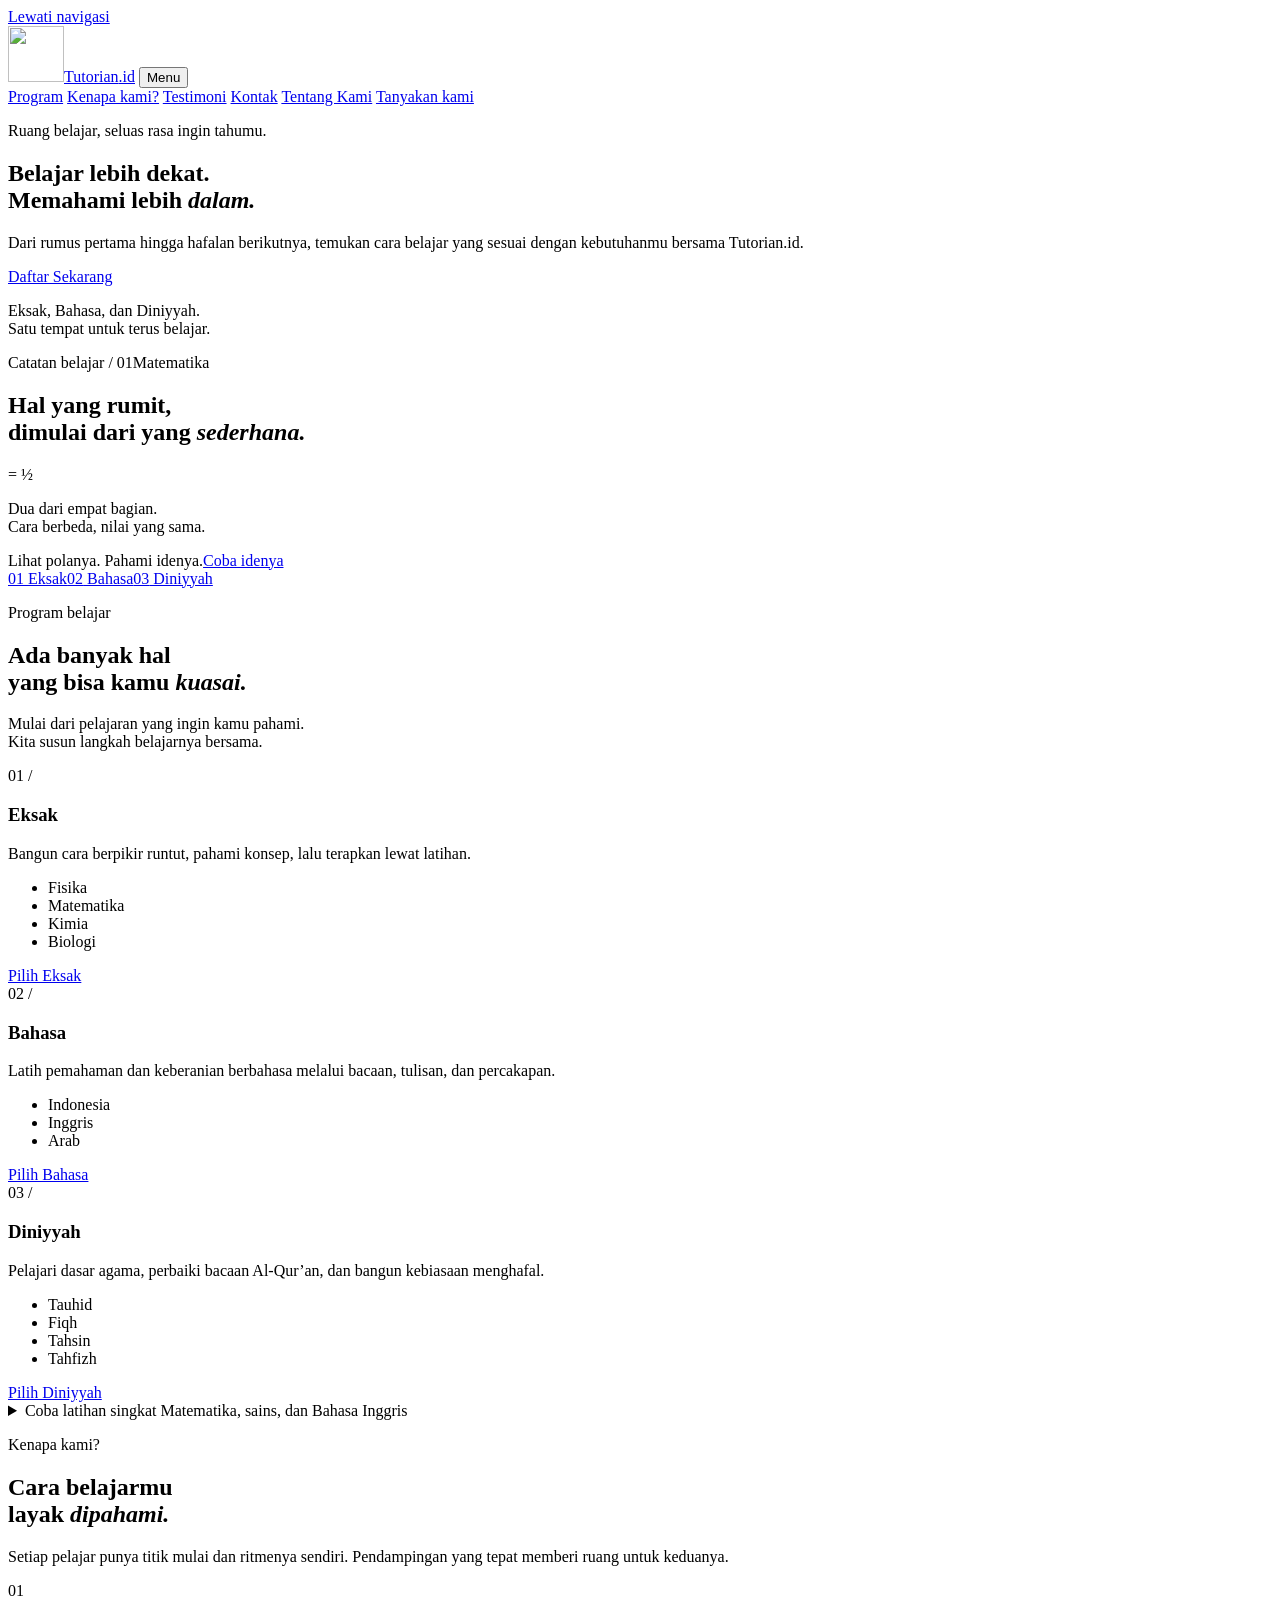
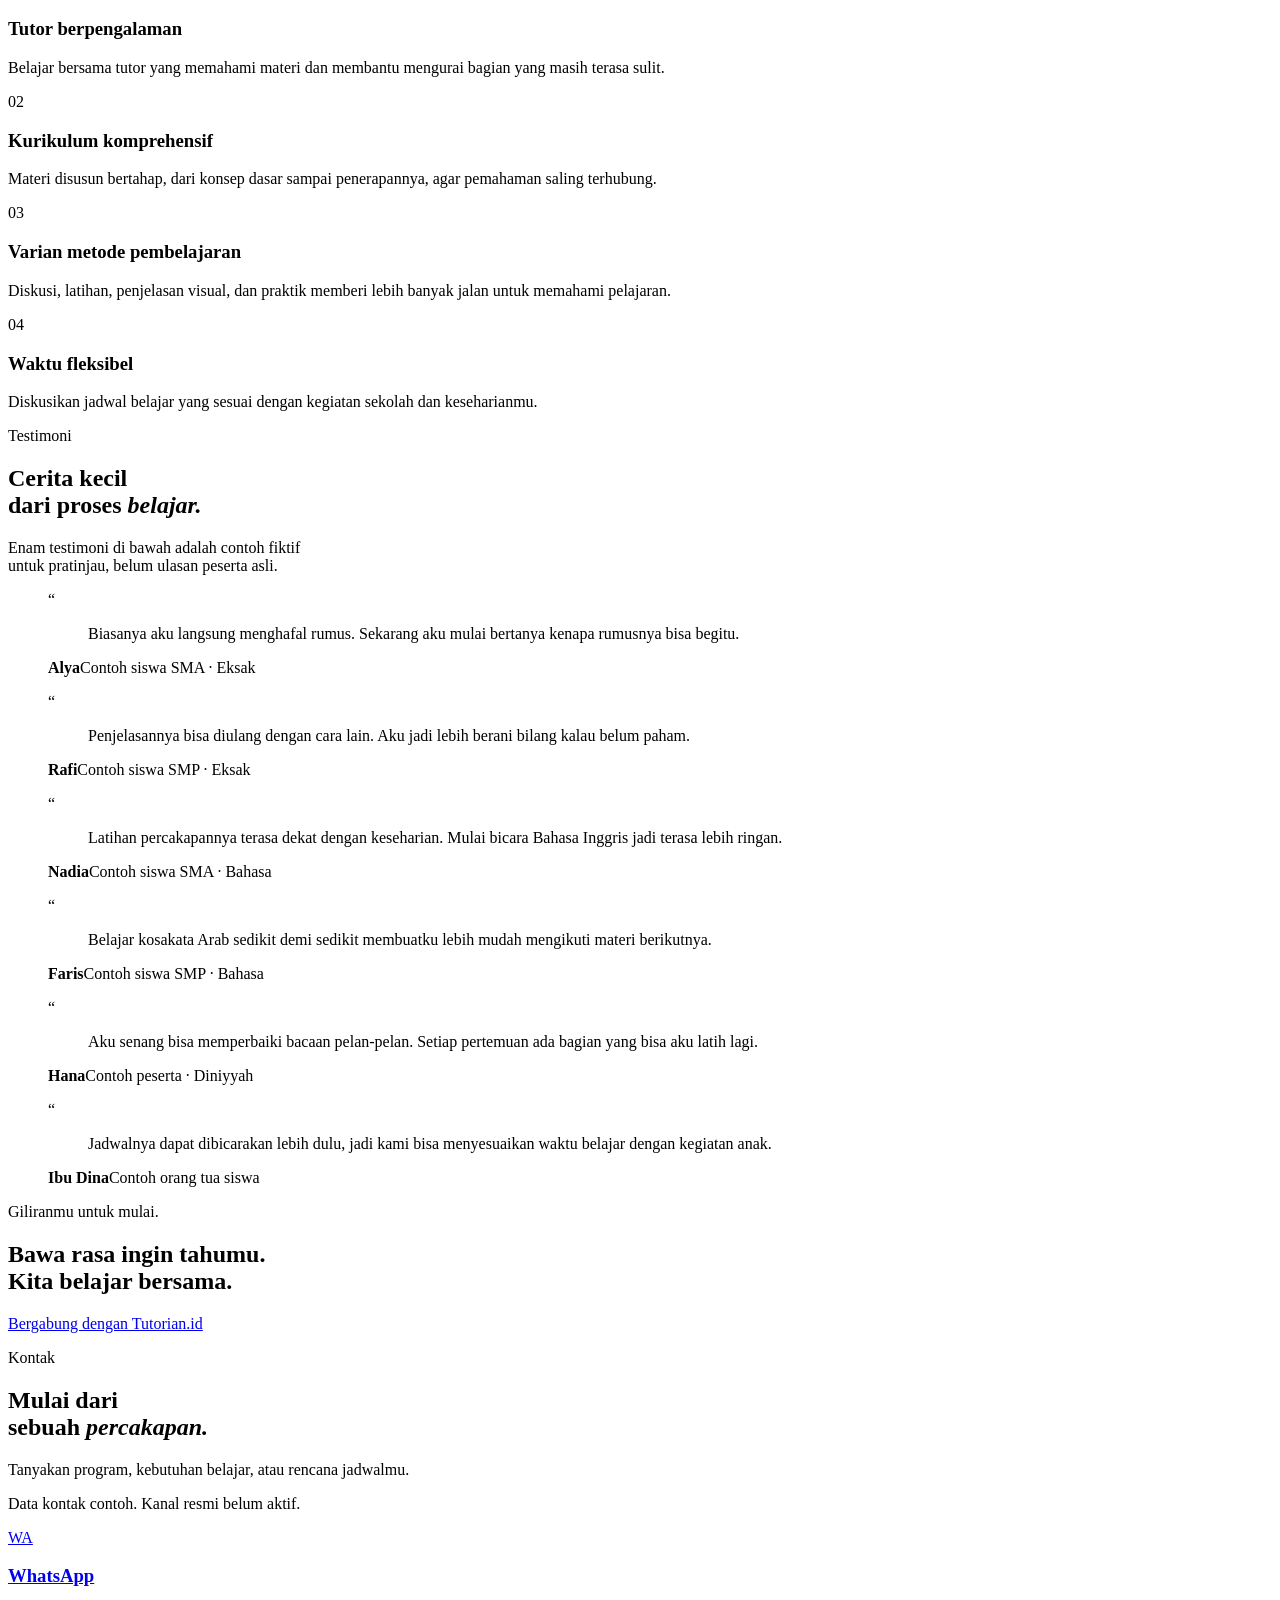
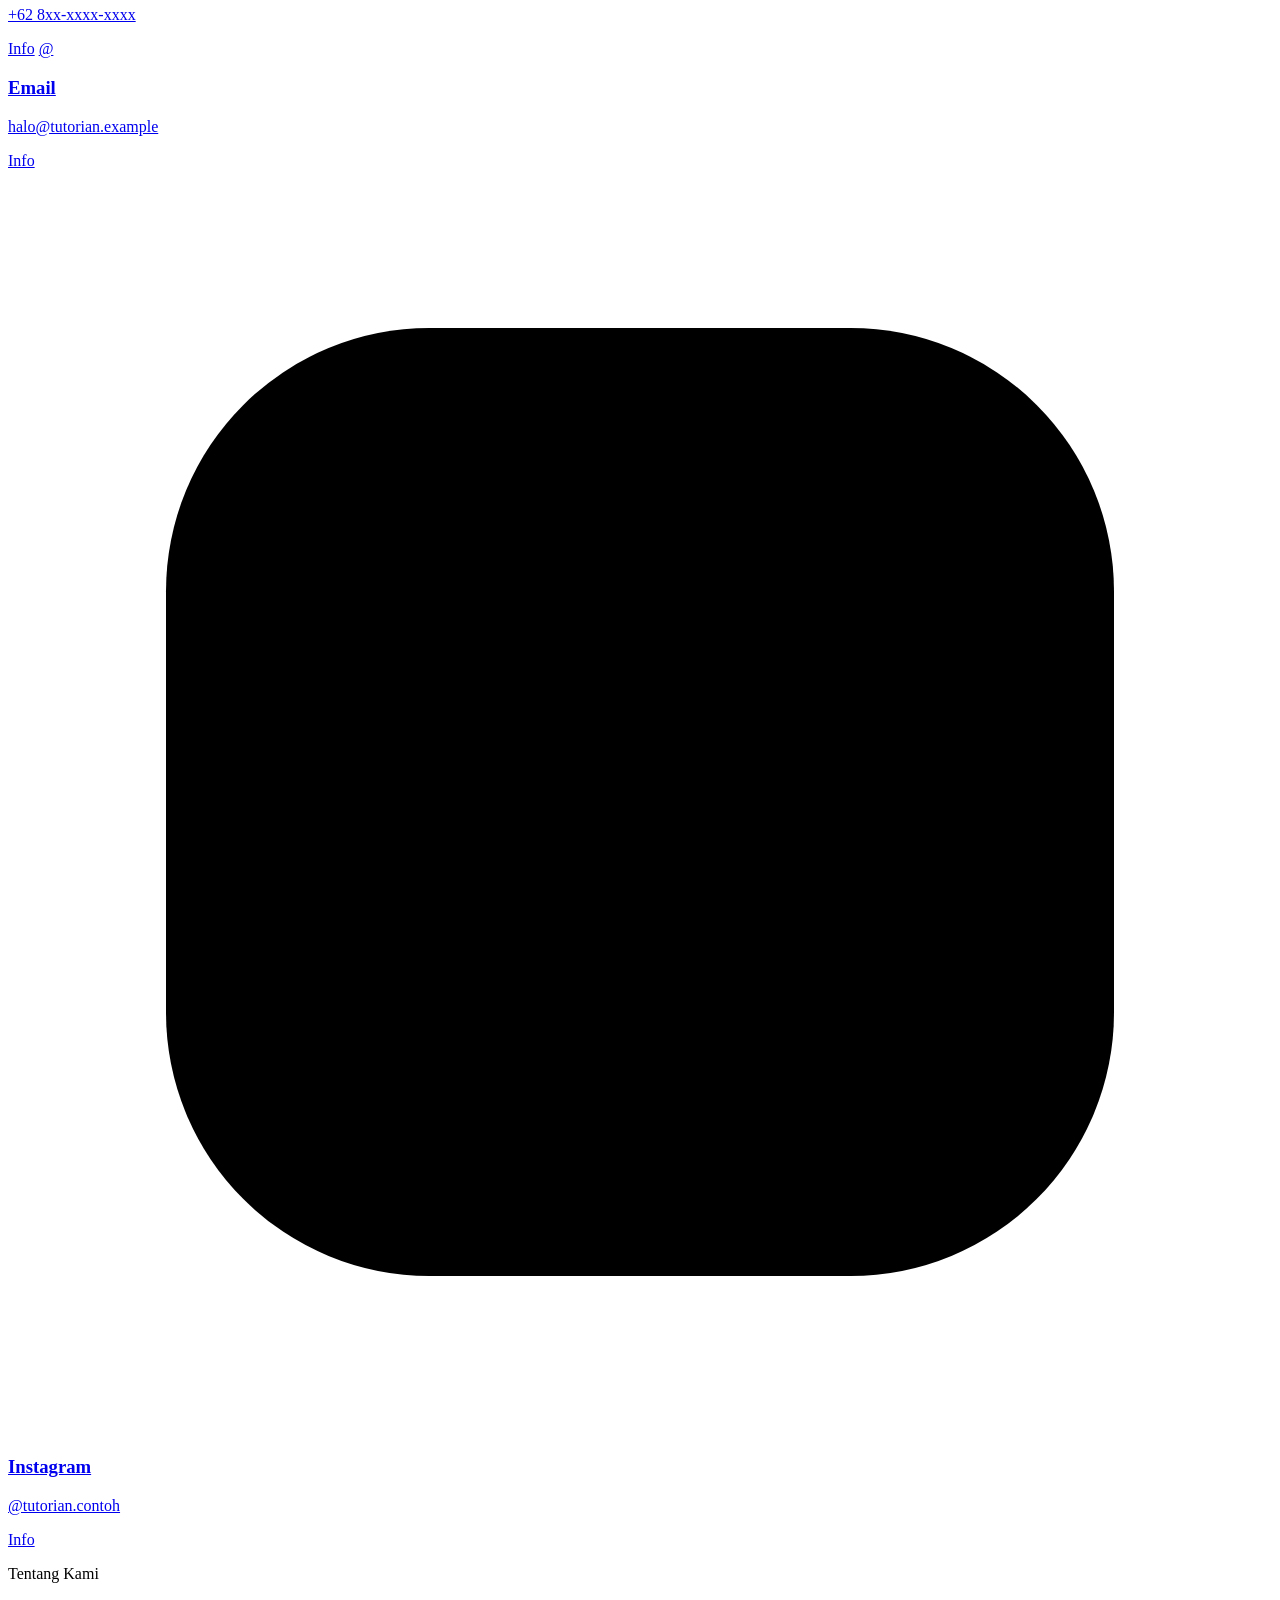
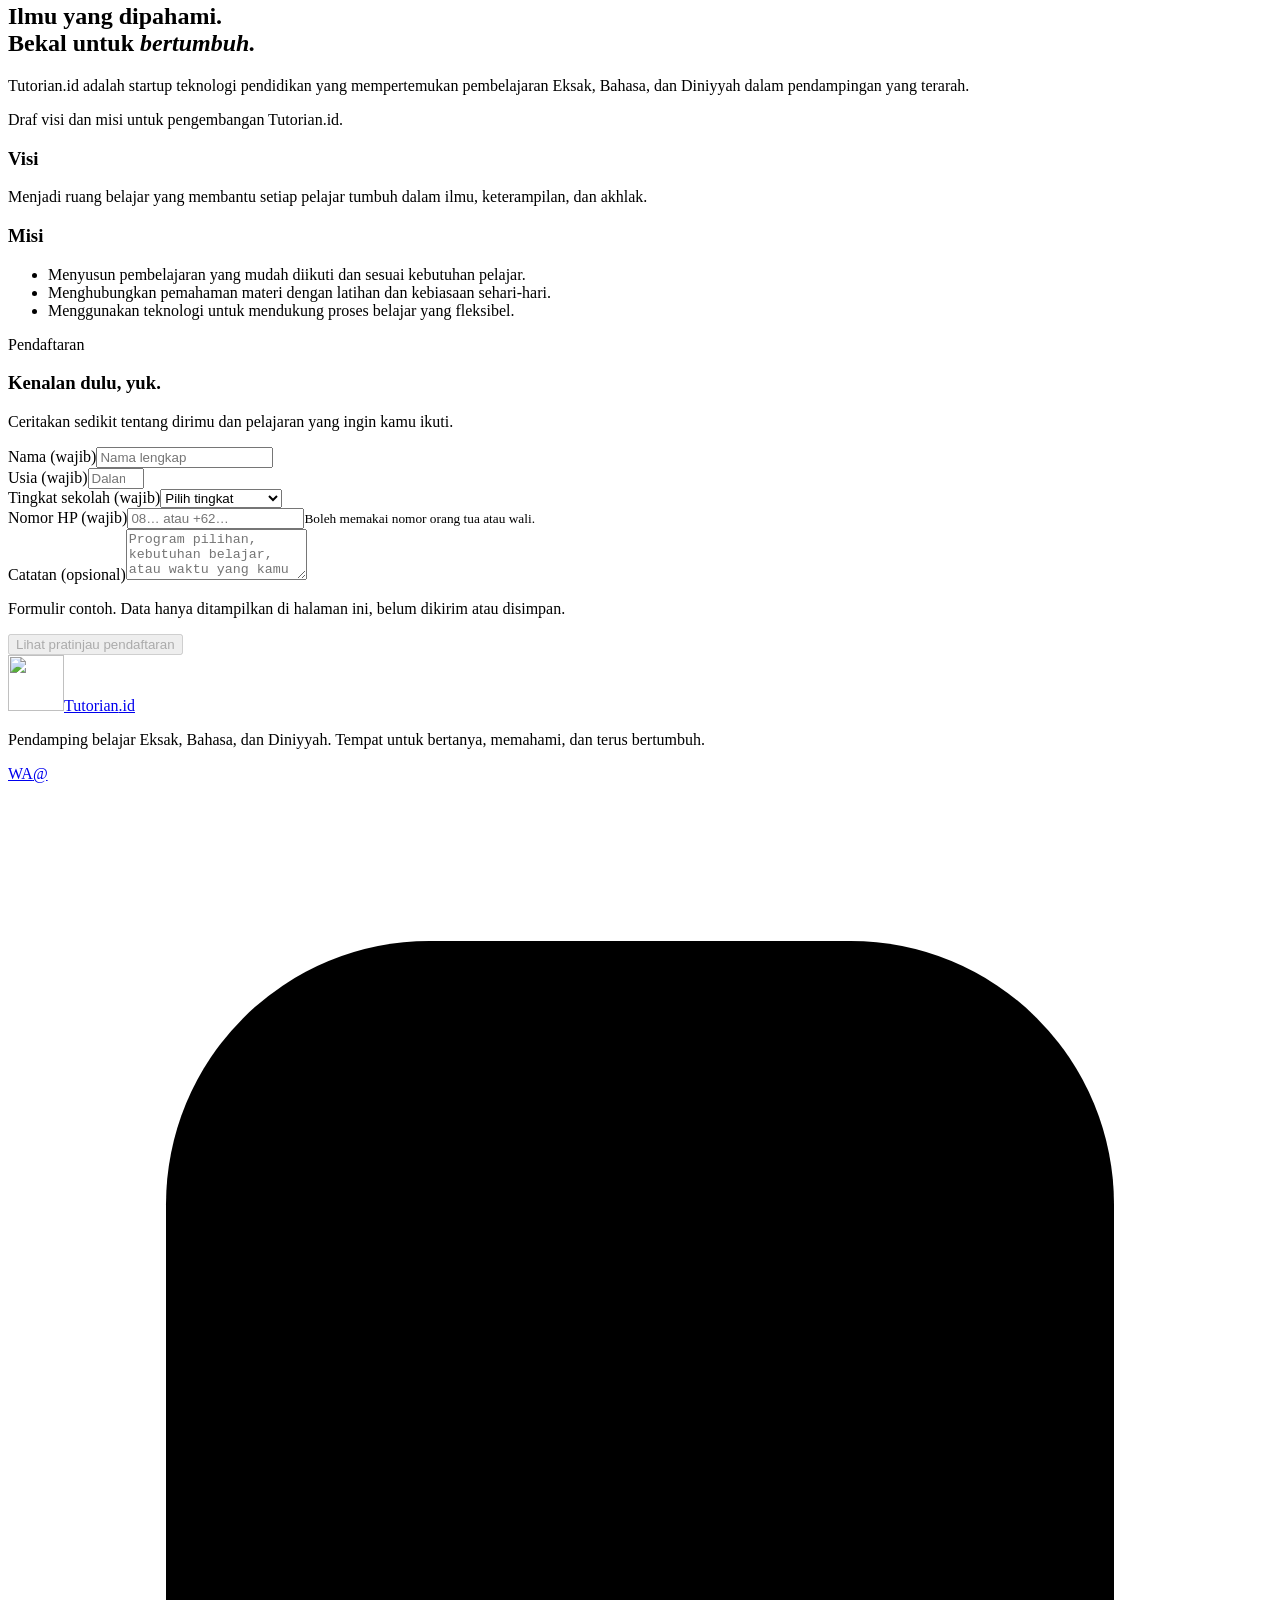
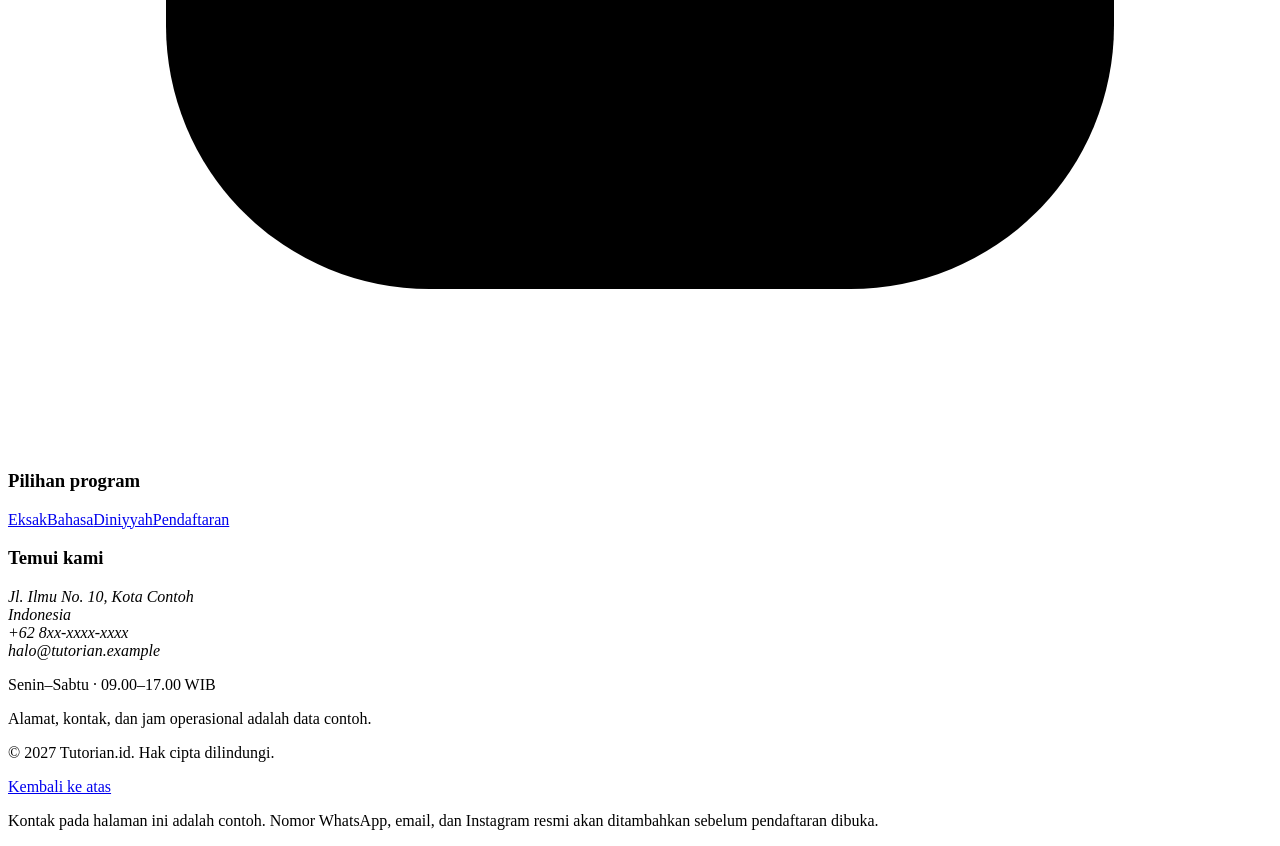
==== index.html @ 82acb592 "Rename RangkaTutorian.html to index.html" ====
<!doctype html>
<html lang="id">
<head>
  <meta charset="utf-8">
  <meta name="viewport" content="width=device-width, initial-scale=1">
  <meta name="description" content="Tutorian.id mendampingi proses belajar Eksak, Bahasa, dan Diniyyah melalui pembelajaran yang terarah dan waktu yang fleksibel.">
  <meta name="theme-color" content="#292c58">
  <title>Tutorian.id | Temukan caramu memahami</title>
  <link rel="icon" type="image/jpeg" href="assets/tutorian-logo.jpg">
  <link rel="stylesheet" href="styles.css">
  <script src="app.js" defer></script>
</head>
<body>
  <a class="skip-link" href="#utama">Lewati navigasi</a>
  <div class="page-shell">
    <header class="site-header">
      <a class="wordmark" href="#utama" aria-label="Tutorian.id, beranda"><img src="assets/tutorian-logo.jpg" width="56" height="56" alt=""><span>Tutorian<span class="brand-suffix">.id</span></span></a>
      <button class="menu-toggle" type="button" aria-expanded="false" aria-controls="navigasi">Menu</button>
      <nav id="navigasi" aria-label="Navigasi utama">
        <a href="#program">Program</a>
        <a href="#kenapa-kami">Kenapa kami?</a>
        <a href="#testimoni">Testimoni</a>
        <a href="#kontak">Kontak</a>
        <a href="#tentang">Tentang Kami</a>
        <a class="button header-cta" href="#kontak">Tanyakan kami</a>
      </nav>
    </header>
    <main id="utama">
      <section class="hero" aria-labelledby="hero-title">
        <div class="hero-copy">
          <p class="section-note">Ruang belajar, seluas rasa ingin tahumu.</p>
          <h1 id="hero-title">Belajar lebih dekat.<br>Memahami lebih <em>dalam.</em></h1>
          <p>Dari rumus pertama hingga hafalan berikutnya, temukan cara belajar yang sesuai dengan kebutuhanmu bersama Tutorian.id.</p>
          <a class="button" href="#pendaftaran">Daftar Sekarang</a>
          <p class="hero-footnote">Eksak, Bahasa, dan Diniyyah.<br>Satu tempat untuk terus belajar.</p>
        </div>
        <div class="learning-board" aria-labelledby="board-title">
          <div class="board-heading"><span>Catatan belajar / 01</span><span>Matematika</span></div>
          <h2 id="board-title">Hal yang rumit,<br>dimulai dari yang <em>sederhana.</em></h2>
          <div class="fraction-diagram" role="img" aria-label="Dua dari empat bagian diwarnai kuning, sama dengan satu per dua atau setengah.">
            <div class="fraction-tiles" aria-hidden="true"><span></span><span></span><span></span><span></span></div>
            <span class="fraction-equals" aria-hidden="true">=</span>
            <span class="fraction-number" aria-hidden="true">½</span>
          </div>
          <p class="board-caption">Dua dari empat bagian.<br>Cara berbeda, nilai yang sama.</p>
          <div class="board-bottom"><span>Lihat polanya. Pahami idenya.</span><a href="#latihan" data-topic="matematika">Coba idenya</a></div>
        </div>
      </section>
      <div class="subject-ribbon" aria-label="Bidang pembelajaran"><a href="#eksak"><span>01</span> Eksak</a><a href="#bahasa"><span>02</span> Bahasa</a><a href="#diniyyah"><span>03</span> Diniyyah</a></div>
      <section class="program-section section-space" id="program" aria-labelledby="program-title">
        <div class="section-heading"><div><p class="section-note">Program belajar</p><h2 id="program-title">Ada banyak hal<br>yang bisa kamu <em>kuasai.</em></h2></div><p>Mulai dari pelajaran yang ingin kamu pahami.<br>Kita susun langkah belajarnya bersama.</p></div>
        <div class="program-list">
          <article class="program-row" id="eksak"><span class="program-index">01 /</span><div><h3>Eksak</h3><p>Bangun cara berpikir runtut, pahami konsep, lalu terapkan lewat latihan.</p></div><ul class="subject-tags"><li>Fisika</li><li>Matematika</li><li>Kimia</li><li>Biologi</li></ul><a class="text-link" href="#pendaftaran" data-program="Eksak">Pilih Eksak</a></article>
          <article class="program-row" id="bahasa"><span class="program-index">02 /</span><div><h3>Bahasa</h3><p>Latih pemahaman dan keberanian berbahasa melalui bacaan, tulisan, dan percakapan.</p></div><ul class="subject-tags"><li>Indonesia</li><li>Inggris</li><li>Arab</li></ul><a class="text-link" href="#pendaftaran" data-program="Bahasa">Pilih Bahasa</a></article>
          <article class="program-row" id="diniyyah"><span class="program-index">03 /</span><div><h3>Diniyyah</h3><p>Pelajari dasar agama, perbaiki bacaan Al-Qur’an, dan bangun kebiasaan menghafal.</p></div><ul class="subject-tags"><li>Tauhid</li><li>Fiqh</li><li>Tahsin</li><li>Tahfizh</li></ul><a class="text-link" href="#pendaftaran" data-program="Diniyyah">Pilih Diniyyah</a></article>
        </div>
        <details class="sample-panel" id="latihan">
          <summary>Coba latihan singkat <span>Matematika, sains, dan Bahasa Inggris</span></summary>
          <div class="learning-section">
            <div class="learning-copy"><p class="section-note">Ruang untuk mencoba</p><h3>Paham dimulai<br>dari mencoba.</h3><p>Pilih jawaban, baca alasannya, lalu lanjutkan ke soal berikutnya.</p><p class="demo-note">Sesi contoh. Jawaban hanya diproses di halaman ini.</p></div>
            <div class="lesson" aria-label="Latihan singkat">
              <div class="topic-choices" role="group" aria-label="Pilih materi latihan"><button type="button" data-topic="matematika" aria-pressed="true">Matematika</button><button type="button" data-topic="sains" aria-pressed="false">Sains</button><button type="button" data-topic="bahasa" aria-pressed="false">Bahasa Inggris</button></div>
              <div class="lesson-meta"><span id="lesson-topic">Mengenal pecahan</span><span id="lesson-progress">Soal 1 dari 2</span></div>
              <h3 id="question">Satu pizza dibagi menjadi 4 bagian sama besar. Kamu mengambil 1 bagian. Berapa bagian pizza yang kamu ambil?</h3>
              <div class="answers" id="answers"><p>Aktifkan JavaScript untuk mencoba pilihan jawaban.</p></div>
              <div id="feedback" class="feedback" role="status" aria-live="polite"><p>Pilih jawaban yang menurutmu tepat.</p></div>
              <button class="button lesson-next" id="next-question" type="button" hidden>Soal berikutnya</button>
              <noscript><p>Latihan interaktif memerlukan JavaScript. Satu dari empat bagian ditulis 1/4.</p></noscript>
            </div>
          </div>
        </details>
      </section>
      <section class="why-section section-space" id="kenapa-kami" aria-labelledby="why-title">
        <div class="why-intro"><p class="section-note">Kenapa kami?</p><h2 id="why-title">Cara belajarmu<br>layak <em>dipahami.</em></h2><p>Setiap pelajar punya titik mulai dan ritmenya sendiri. Pendampingan yang tepat memberi ruang untuk keduanya.</p></div>
        <div class="reason-list">
          <article><span>01</span><div><h3>Tutor berpengalaman</h3><p>Belajar bersama tutor yang memahami materi dan membantu mengurai bagian yang masih terasa sulit.</p></div></article>
          <article><span>02</span><div><h3>Kurikulum komprehensif</h3><p>Materi disusun bertahap, dari konsep dasar sampai penerapannya, agar pemahaman saling terhubung.</p></div></article>
          <article><span>03</span><div><h3>Varian metode pembelajaran</h3><p>Diskusi, latihan, penjelasan visual, dan praktik memberi lebih banyak jalan untuk memahami pelajaran.</p></div></article>
          <article><span>04</span><div><h3>Waktu fleksibel</h3><p>Diskusikan jadwal belajar yang sesuai dengan kegiatan sekolah dan keseharianmu.</p></div></article>
        </div>
      </section>
      <section class="testimonials section-space" id="testimoni" aria-labelledby="testimonials-title">
        <div class="section-heading"><div><p class="section-note">Testimoni</p><h2 id="testimonials-title">Cerita kecil<br>dari proses <em>belajar.</em></h2></div><p class="placeholder-note">Enam testimoni di bawah adalah contoh fiktif<br>untuk pratinjau, belum ulasan peserta asli.</p></div>
        <div class="testimonial-grid">
          <figure class="quote-card"><span class="quote-mark" aria-hidden="true">“</span><blockquote>Biasanya aku langsung menghafal rumus. Sekarang aku mulai bertanya kenapa rumusnya bisa begitu.</blockquote><figcaption><strong>Alya</strong><span>Contoh siswa SMA · Eksak</span></figcaption></figure>
          <figure class="quote-card"><span class="quote-mark" aria-hidden="true">“</span><blockquote>Penjelasannya bisa diulang dengan cara lain. Aku jadi lebih berani bilang kalau belum paham.</blockquote><figcaption><strong>Rafi</strong><span>Contoh siswa SMP · Eksak</span></figcaption></figure>
          <figure class="quote-card"><span class="quote-mark" aria-hidden="true">“</span><blockquote>Latihan percakapannya terasa dekat dengan keseharian. Mulai bicara Bahasa Inggris jadi terasa lebih ringan.</blockquote><figcaption><strong>Nadia</strong><span>Contoh siswa SMA · Bahasa</span></figcaption></figure>
          <figure class="quote-card"><span class="quote-mark" aria-hidden="true">“</span><blockquote>Belajar kosakata Arab sedikit demi sedikit membuatku lebih mudah mengikuti materi berikutnya.</blockquote><figcaption><strong>Faris</strong><span>Contoh siswa SMP · Bahasa</span></figcaption></figure>
          <figure class="quote-card"><span class="quote-mark" aria-hidden="true">“</span><blockquote>Aku senang bisa memperbaiki bacaan pelan-pelan. Setiap pertemuan ada bagian yang bisa aku latih lagi.</blockquote><figcaption><strong>Hana</strong><span>Contoh peserta · Diniyyah</span></figcaption></figure>
          <figure class="quote-card"><span class="quote-mark" aria-hidden="true">“</span><blockquote>Jadwalnya dapat dibicarakan lebih dulu, jadi kami bisa menyesuaikan waktu belajar dengan kegiatan anak.</blockquote><figcaption><strong>Ibu Dina</strong><span>Contoh orang tua siswa</span></figcaption></figure>
        </div>
      </section>
      <section class="join-strip" aria-labelledby="join-title"><div><p class="section-note">Giliranmu untuk mulai.</p><h2 id="join-title">Bawa rasa ingin tahumu.<br>Kita belajar bersama.</h2></div><a class="button button-dark" href="#pendaftaran">Bergabung dengan Tutorian.id</a></section>
      <section class="contact-section section-space" id="kontak" aria-labelledby="contact-title">
        <div><p class="section-note">Kontak</p><h2 id="contact-title">Mulai dari<br>sebuah <em>percakapan.</em></h2><p>Tanyakan program, kebutuhan belajar, atau rencana jadwalmu.</p><p class="placeholder-note">Data kontak contoh. Kanal resmi belum aktif.</p></div>
        <div class="contact-list">
          <a href="#info-kontak" data-contact="WhatsApp" class="contact-item"><span class="contact-icon" aria-hidden="true">WA</span><div><h3>WhatsApp</h3><p>+62 8xx-xxxx-xxxx</p></div><span class="contact-action">Info</span></a>
          <a href="#info-kontak" data-contact="Email" class="contact-item"><span class="contact-icon" aria-hidden="true">@</span><div><h3>Email</h3><p>halo@tutorian.example</p></div><span class="contact-action">Info</span></a>
          <a href="#info-kontak" data-contact="Instagram" class="contact-item"><svg class="social-icon" viewBox="0 0 24 24" aria-hidden="true"><rect x="3" y="3" width="18" height="18" rx="5"/><circle cx="12" cy="12" r="4"/><circle cx="17.5" cy="6.5" r=".8"/></svg><div><h3>Instagram</h3><p>@tutorian.contoh</p></div><span class="contact-action">Info</span></a>
        </div>
      </section>
      <section class="about-section section-space" id="tentang" aria-labelledby="about-title">
        <div class="about-copy"><p class="section-note">Tentang Kami</p><h2 id="about-title">Ilmu yang dipahami.<br>Bekal untuk <em>bertumbuh.</em></h2><p>Tutorian.id adalah startup teknologi pendidikan yang mempertemukan pembelajaran Eksak, Bahasa, dan Diniyyah dalam pendampingan yang terarah.</p><p class="placeholder-note">Draf visi dan misi untuk pengembangan Tutorian.id.</p><div class="vision"><h3>Visi</h3><p>Menjadi ruang belajar yang membantu setiap pelajar tumbuh dalam ilmu, keterampilan, dan akhlak.</p></div><div class="mission"><h3>Misi</h3><ul><li>Menyusun pembelajaran yang mudah diikuti dan sesuai kebutuhan pelajar.</li><li>Menghubungkan pemahaman materi dengan latihan dan kebiasaan sehari-hari.</li><li>Menggunakan teknologi untuk mendukung proses belajar yang fleksibel.</li></ul></div></div>
        <div class="registration" id="pendaftaran">
          <p class="section-note">Pendaftaran</p><h3>Kenalan dulu, yuk.</h3><p>Ceritakan sedikit tentang dirimu dan pelajaran yang ingin kamu ikuti.</p>
          <form id="registration-form" aria-describedby="form-note">
            <div class="form-field"><label for="student-name">Nama <span>(wajib)</span></label><input id="student-name" type="text" autocomplete="name" minlength="2" maxlength="100" placeholder="Nama lengkap" required></div>
            <div class="form-pair"><div class="form-field"><label for="student-age">Usia <span>(wajib)</span></label><input id="student-age" type="number" min="1" max="120" inputmode="numeric" placeholder="Dalam tahun" required></div><div class="form-field"><label for="school-level">Tingkat sekolah <span>(wajib)</span></label><select id="school-level" required><option value="">Pilih tingkat</option><option>SD / MI</option><option>SMP / MTs</option><option>SMA / MA / SMK</option><option>Perguruan tinggi</option><option>Umum</option></select></div></div>
            <div class="form-field"><label for="phone-number">Nomor HP <span>(wajib)</span></label><input id="phone-number" type="tel" autocomplete="tel" inputmode="tel" maxlength="24" placeholder="08… atau +62…" aria-describedby="phone-hint" required><small id="phone-hint">Boleh memakai nomor orang tua atau wali.</small></div>
            <div class="form-field"><label for="student-notes">Catatan <span>(opsional)</span></label><textarea id="student-notes" rows="3" maxlength="1000" placeholder="Program pilihan, kebutuhan belajar, atau waktu yang kamu inginkan."></textarea></div>
            <p id="form-note" class="demo-note">Formulir contoh. Data hanya ditampilkan di halaman ini, belum dikirim atau disimpan.</p>
            <button class="button button-dark" id="registration-submit" type="submit" disabled>Lihat pratinjau pendaftaran</button>
            <noscript><p>Aktifkan JavaScript untuk melihat pratinjau pendaftaran.</p></noscript>
            <div id="registration-result" class="registration-result" role="status" aria-live="polite" tabindex="-1" hidden></div>
          </form>
        </div>
      </section>
    </main>
    <footer class="site-footer">
      <div class="footer-main">
        <div class="footer-brand"><a class="wordmark" href="#utama"><img src="assets/tutorian-logo.jpg" width="56" height="56" alt=""><span>Tutorian<span class="brand-suffix">.id</span></span></a><p>Pendamping belajar Eksak, Bahasa, dan Diniyyah. Tempat untuk bertanya, memahami, dan terus bertumbuh.</p><div class="social-links"><a href="#info-kontak" data-contact="WhatsApp" aria-label="Informasi WhatsApp contoh"><span aria-hidden="true">WA</span></a><a href="#info-kontak" data-contact="Email" aria-label="Informasi email contoh"><span aria-hidden="true">@</span></a><a href="#info-kontak" data-contact="Instagram" aria-label="Informasi Instagram contoh"><svg class="social-icon" viewBox="0 0 24 24" aria-hidden="true"><rect x="3" y="3" width="18" height="18" rx="5"/><circle cx="12" cy="12" r="4"/><circle cx="17.5" cy="6.5" r=".8"/></svg></a></div></div>
        <nav class="footer-programs" aria-label="Program di footer"><h3>Pilihan program</h3><a href="#eksak">Eksak</a><a href="#bahasa">Bahasa</a><a href="#diniyyah">Diniyyah</a><a href="#pendaftaran">Pendaftaran</a></nav>
        <div class="footer-contact"><h3>Temui kami</h3><address>Jl. Ilmu No. 10, Kota Contoh<br>Indonesia<br>+62 8xx-xxxx-xxxx<br>halo@tutorian.example</address><p>Senin–Sabtu · 09.00–17.00 WIB</p><p class="demo-note">Alamat, kontak, dan jam operasional adalah data contoh.</p></div>
      </div>
      <div class="footer-bottom"><p>© <span id="copyright-year">2027</span> Tutorian.id. Hak cipta dilindungi.</p><a href="#utama">Kembali ke atas</a></div>
    </footer>
  </div>
  <dialog id="contact-dialog" aria-labelledby="contact-dialog-title"><h2 id="contact-dialog-title">Kontak contoh</h2><p id="contact-dialog-copy">Kanal ini belum aktif.</p><form method="dialog"><button class="button button-dark">Tutup</button></form></dialog>
  <div id="info-kontak" class="contact-fallback"><p>Kontak pada halaman ini adalah contoh. Nomor WhatsApp, email, dan Instagram resmi akan ditambahkan sebelum pendaftaran dibuka.</p></div>
</body>
</html>
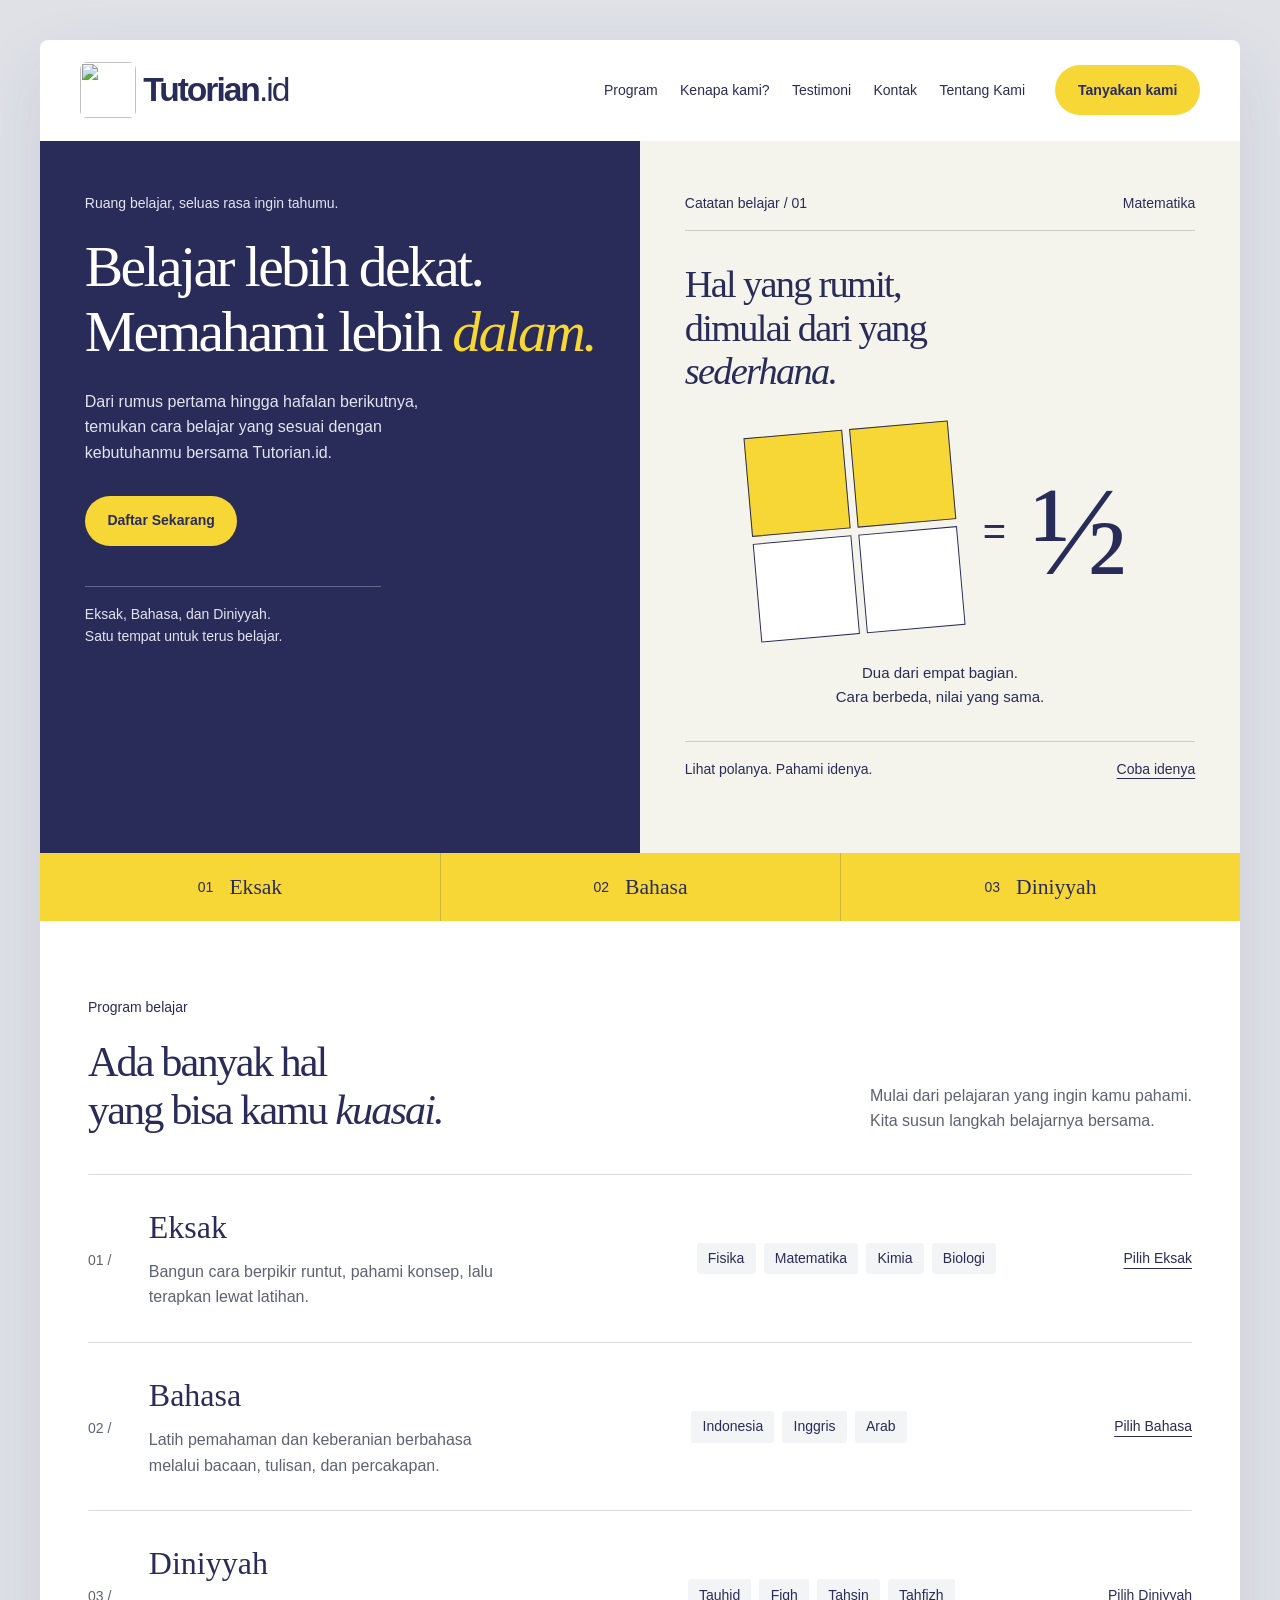
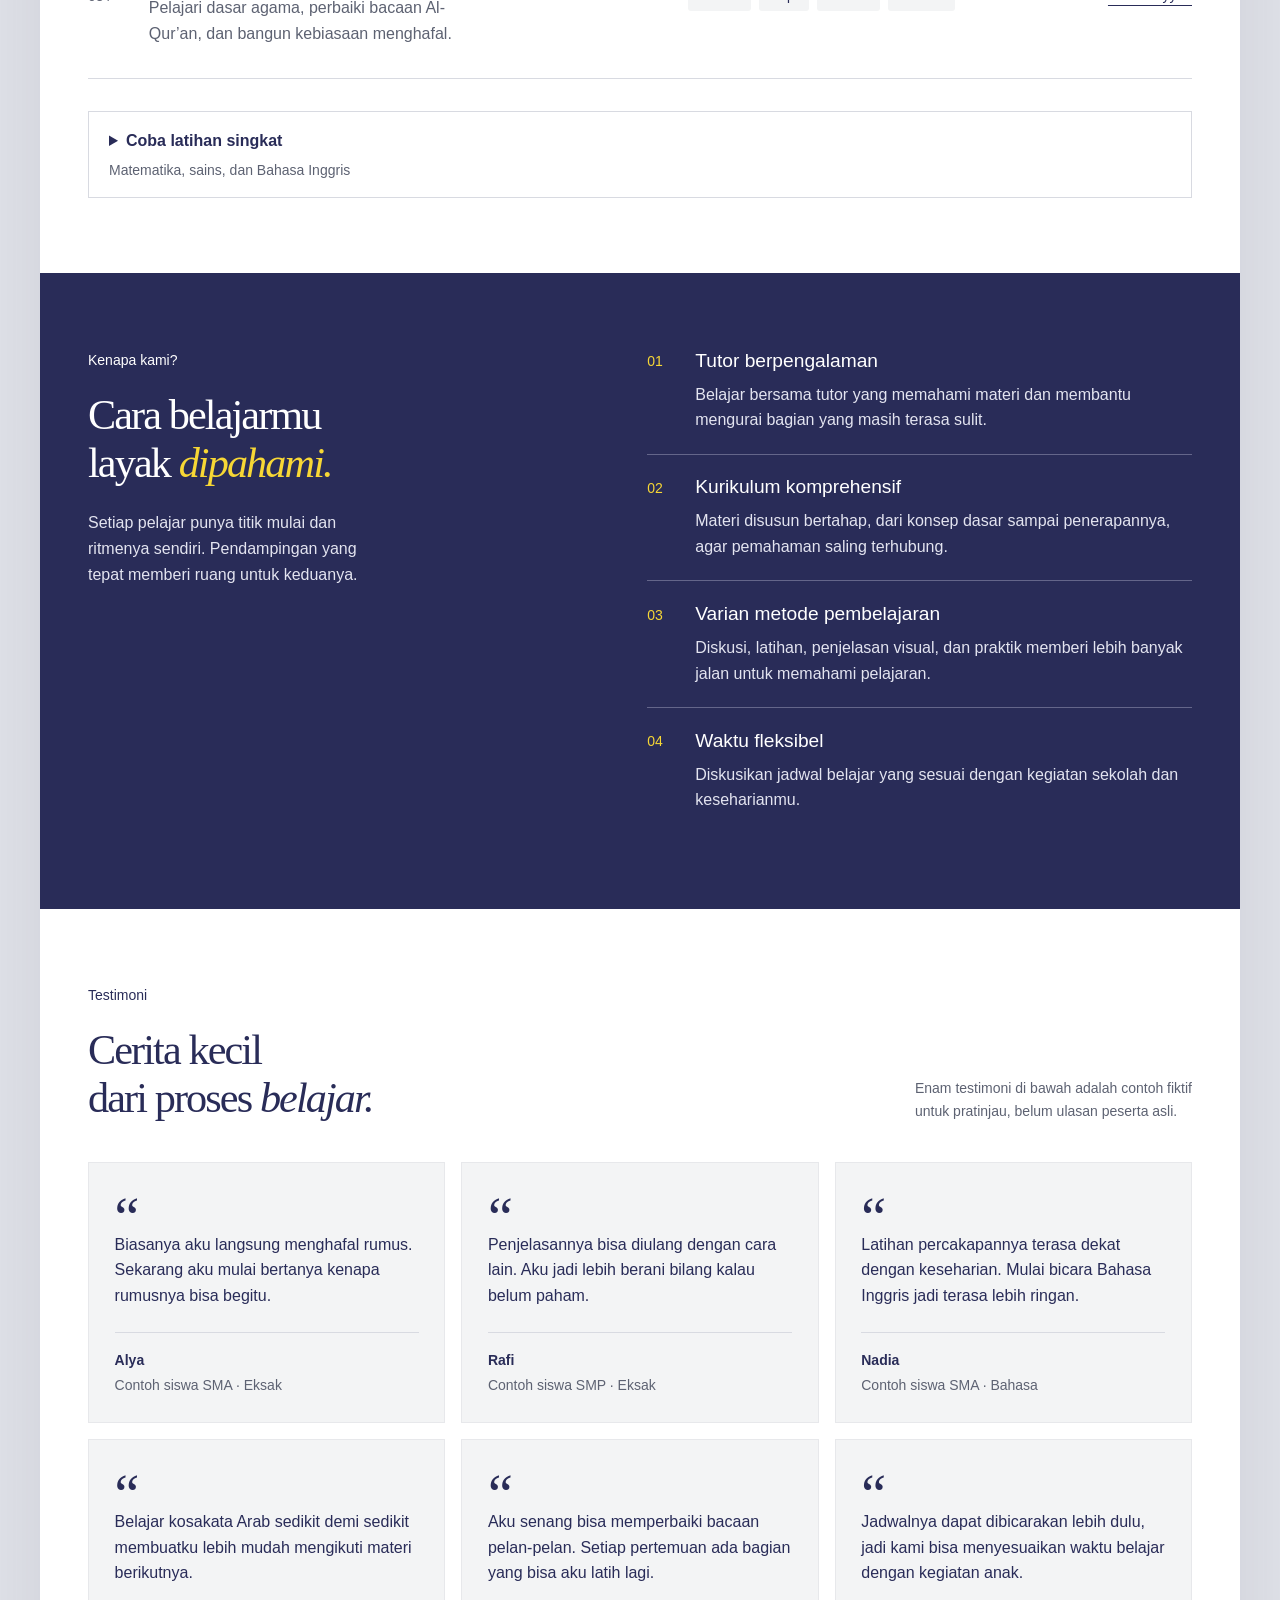
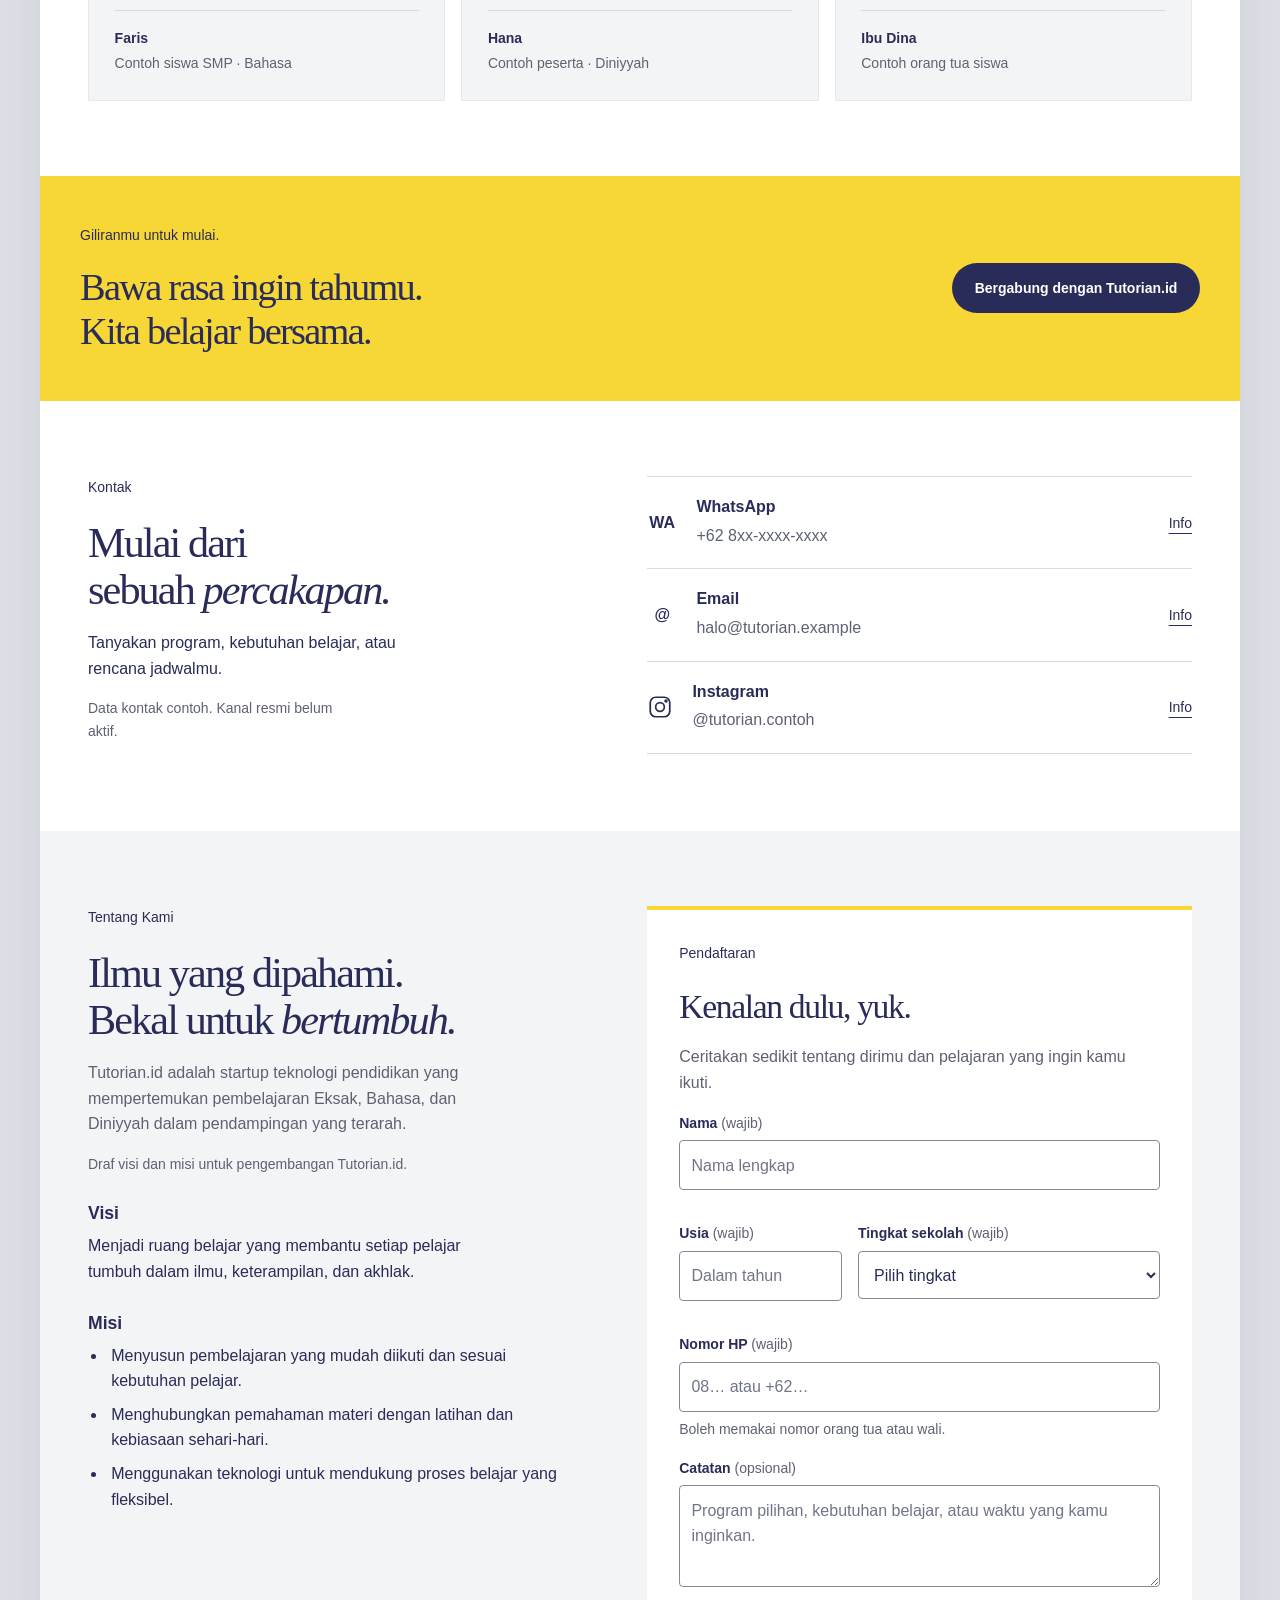
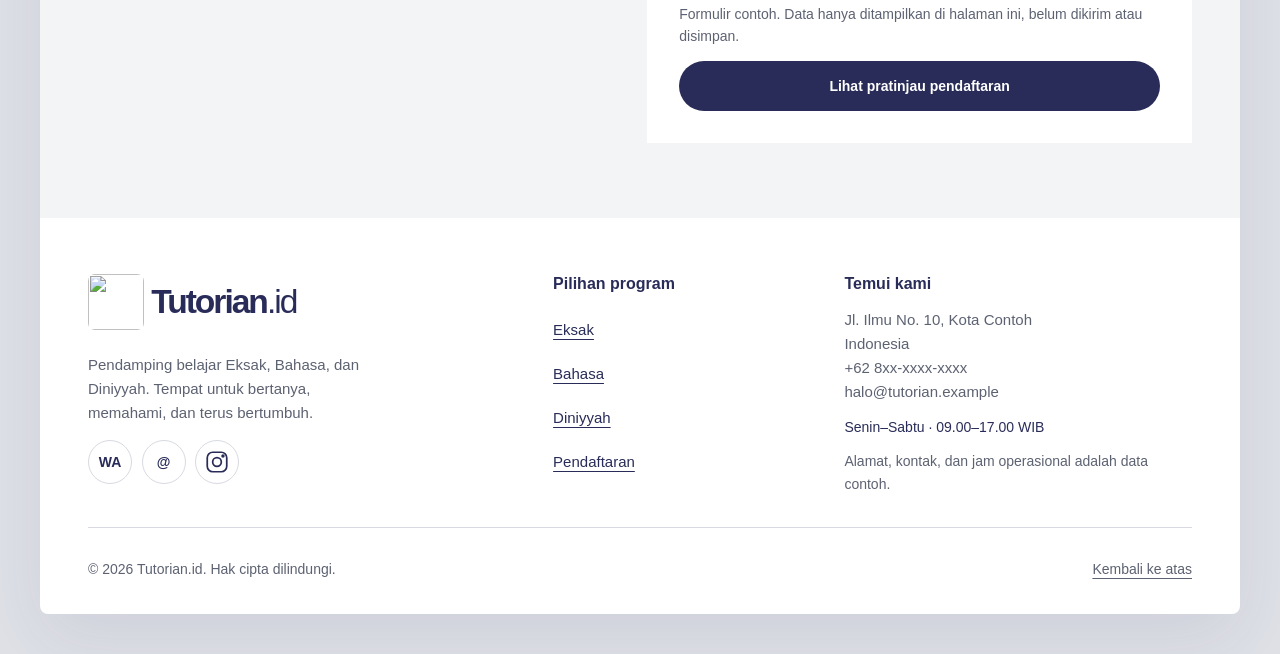
==== commit 7f4dfe82: "Update stylesheet and script references in index.html" ====
--- a/index.html
+++ b/index.html
@@ -7,8 +7,8 @@
   <meta name="theme-color" content="#292c58">
   <title>Tutorian.id | Temukan caramu memahami</title>
   <link rel="icon" type="image/jpeg" href="assets/tutorian-logo.jpg">
-  <link rel="stylesheet" href="styles.css">
-  <script src="app.js" defer></script>
+  <link rel="stylesheet" href="KulitTutorian.css">
+  <script src="DaginTutorian.js" defer></script>
 </head>
 <body>
   <a class="skip-link" href="#utama">Lewati navigasi</a>
--- a/KulitTutorian.css
+++ b/KulitTutorian.css
@@ -0,0 +1,203 @@
+:root { color-scheme:light; --ink:#292c58; --muted:#5d6272; --yellow:#f7d735; --paper:#fff; --wash:#f3f4f5; --line:#d8dae1; --soft:#e3e4f0; }
+* { box-sizing:border-box; }
+html { scroll-behavior:smooth; scroll-padding-top:1.5rem; }
+body { margin:0; padding:1rem; color:var(--ink); background:#dfe1e7; font-family:Arial,Helvetica,sans-serif; font-size:1rem; line-height:1.6; }
+a { color:inherit; }
+button,input,select,textarea { font:inherit; }
+button,summary { cursor:pointer; }
+button:disabled { cursor:not-allowed; opacity:.65; }
+[hidden] { display:none !important; }
+:focus-visible { outline:3px solid #9a6410; outline-offset:4px; box-shadow:0 0 0 4px white; }
+.page-shell { max-width:1440px; margin:auto; background:var(--paper); border-radius:8px; box-shadow:0 24px 70px #292c5817; }
+.skip-link { position:absolute; top:-100px; left:1rem; z-index:10; background:white; padding:1rem; }
+.skip-link:focus { top:1rem; }
+.site-header { display:flex; align-items:center; flex-wrap:wrap; justify-content:space-between; gap:1rem; padding:1.2rem 1.25rem; }
+.wordmark { display:inline-flex; gap:.45rem; align-items:center; font-size:1.9rem; font-weight:700; text-decoration:none; letter-spacing:-.06em; line-height:1.2; }
+.wordmark img { display:block; width:48px; height:48px; border-radius:7px; }
+.brand-suffix { font-weight:400; }
+.menu-toggle { min-height:44px; padding:.4rem .8rem; color:var(--ink); background:white; border:1px solid var(--line); border-radius:4px; }
+.site-header nav { width:100%; display:flex; flex-direction:column; gap:.2rem; }
+.site-header nav > a:not(.button) { display:flex; align-items:center; min-height:44px; text-decoration:none; font-size:.875rem; }
+.site-header nav > a:not(.button):hover,.text-link:hover { text-decoration:underline; text-underline-offset:5px; }
+.button { display:inline-flex; justify-content:center; align-items:center; min-height:48px; padding:.8rem 1.35rem; border:1px solid transparent; border-radius:40px; color:var(--ink); background:var(--yellow); font-size:.875rem; font-weight:700; text-decoration:none; text-align:center; transition:background .16s ease,transform .16s ease; }
+.button:hover { background:#ffe45c; transform:translateY(-1px); }
+.button-dark { background:var(--ink); color:white; }
+.button-dark:hover { background:#424677; }
+.header-cta { margin-top:.5rem; }
+.hero { display:grid; grid-template-columns:minmax(0,1fr); }
+.hero-copy { padding:2.6rem 1.5rem; background:var(--ink); color:white; display:flex; flex-direction:column; align-items:flex-start; }
+.section-note { margin:0 0 1.25rem; font-size:.875rem; font-weight:500; }
+.hero-copy .section-note { color:var(--soft); }
+h1,h2 { font-family:Georgia,'Times New Roman',serif; font-weight:400; line-height:1.13; letter-spacing:-.045em; }
+h1 { font-size:clamp(2.7rem,4.5vw,4.7rem); margin:0 0 1.5rem; }
+h1 em { color:var(--yellow); }
+h2 { font-size:clamp(2.1rem,3.3vw,3.45rem); margin:0; }
+h3 { line-height:1.3; }
+.hero-copy > p:not(.section-note) { color:var(--soft); margin:0 0 1.9rem; max-width:38ch; }
+.hero-copy > .hero-footnote { width:100%; margin:2.5rem 0 0 !important; padding-top:1rem; border-top:1px solid #64668a; font-size:.875rem; }
+.learning-board { display:flex; flex-direction:column; min-width:0; padding:2rem 1.5rem; background:#f4f4ed; }
+.board-heading { display:flex; flex-wrap:wrap; justify-content:space-between; gap:.5rem; font-size:.875rem; padding-bottom:1rem; border-bottom:1px solid #c9ccc3; }
+.learning-board h2 { margin:2rem 0 0; font-size:clamp(2rem,3vw,3.15rem); max-width:17ch; }
+.fraction-diagram { display:flex; align-items:center; justify-content:center; gap:clamp(.7rem,2vw,2rem); padding:2.2rem 0 1.7rem; }
+.fraction-tiles { display:grid; grid-template-columns:1fr 1fr; gap:7px; width:clamp(130px,16vw,225px); aspect-ratio:1; transform:rotate(-5deg); }
+.fraction-tiles span { border:1.5px solid var(--ink); background:white; }
+.fraction-tiles span:nth-child(-n+2) { background:var(--yellow); }
+.fraction-equals { font-size:2.5rem; font-weight:400; }
+.fraction-number { font-family:Georgia,'Times New Roman',serif; font-size:clamp(5rem,10vw,9rem); line-height:1; }
+.board-caption { align-self:center; margin:0 0 2rem; text-align:center; font-size:.9375rem; }
+.board-bottom { display:flex; flex-wrap:wrap; justify-content:space-between; gap:.75rem; margin-top:auto; border-top:1px solid #c9ccc3; padding-top:1rem; font-size:.875rem; }
+.board-bottom a { text-underline-offset:4px; min-height:44px; }
+.subject-ribbon { display:grid; grid-template-columns:repeat(3,minmax(0,1fr)); background:var(--yellow); }
+.subject-ribbon a { display:flex; align-items:center; justify-content:center; gap:1rem; min-height:68px; font-family:Georgia,'Times New Roman',serif; font-size:1.35rem; text-decoration:none; }
+.subject-ribbon a + a { border-left:1px solid #292c5833; }
+.subject-ribbon span { display:none; font:normal .875rem Arial,sans-serif; }
+.subject-ribbon a:hover { background:#ffe45c; text-decoration:underline; text-underline-offset:5px; }
+.section-space { padding:3.5rem 1.5rem; }
+.section-heading { display:flex; flex-wrap:wrap; align-items:flex-end; justify-content:space-between; gap:1.5rem; margin-bottom:2.5rem; }
+.section-heading > p { color:var(--muted); margin:0; max-width:39ch; }
+.program-row { display:grid; grid-template-columns:2rem minmax(0,1fr); gap:1rem; padding:2rem 0; border-top:1px solid var(--line); scroll-margin-top:2rem; }
+.program-row:last-child { border-bottom:1px solid var(--line); }
+.program-index { padding-top:.2rem; font-size:.875rem; color:var(--muted); }
+.program-row h3 { margin:0 0 .65rem; font-family:Georgia,'Times New Roman',serif; font-size:2rem; font-weight:400; }
+.program-row p { max-width:39ch; margin:0; color:var(--muted); }
+.subject-tags { display:flex; flex-wrap:wrap; align-content:center; gap:.5rem; grid-column:2; margin:0; padding:0; list-style:none; }
+.subject-tags li { padding:.3rem .7rem; background:var(--wash); font-size:.875rem; border-radius:3px; }
+.text-link { display:inline-flex; align-items:center; min-height:44px; grid-column:2; text-underline-offset:5px; font-size:.875rem; }
+.sample-panel { margin-top:2rem; border:1px solid var(--line); }
+.sample-panel > summary { padding:1rem 1.25rem; font-weight:700; }
+.sample-panel > summary span { display:block; margin-top:.3rem; color:var(--muted); font-size:.875rem; font-weight:400; }
+.learning-section { display:grid; gap:2rem; padding:1.5rem; background:var(--wash); }
+.learning-copy h3 { font-family:Georgia,'Times New Roman',serif; font-size:2rem; font-weight:400; margin:0; }
+.learning-copy > p:not(.section-note) { color:var(--muted); }
+.demo-note,.placeholder-note { color:var(--muted); font-size:.875rem; }
+.lesson { padding:1.25rem; background:white; min-width:0; }
+.topic-choices { display:flex; flex-wrap:wrap; gap:.5rem; margin-bottom:1.5rem; }
+.topic-choices button { border:1px solid var(--line); border-radius:4px; min-height:44px; padding:.5rem .7rem; background:white; color:var(--ink); font-size:.875rem; }
+.topic-choices button[aria-pressed="true"] { background:var(--ink); color:white; }
+.lesson-meta { display:flex; flex-wrap:wrap; gap:.5rem 1rem; justify-content:space-between; color:var(--muted); font-size:.875rem; }
+.lesson h3 { margin:1.1rem 0; font-size:1.2rem; line-height:1.5; font-weight:400; }
+.answers { display:grid; grid-template-columns:repeat(2,minmax(0,1fr)); gap:.65rem; }
+.answer { min-height:52px; padding:.7rem; border:1px solid var(--muted); border-radius:4px; background:white; color:var(--ink); overflow-wrap:anywhere; }
+.answer:hover { background:var(--wash); }
+.answer[aria-pressed="true"] { background:var(--ink); color:white; }
+.feedback { margin-top:1.4rem; border-top:1px solid var(--line); padding-top:1rem; font-size:.9375rem; }
+.feedback p { margin:0; }
+.feedback strong { display:block; margin-bottom:.35rem; }
+.lesson-next { margin-top:1rem; }
+.why-section { display:grid; gap:2.5rem; background:var(--ink); color:white; }
+.why-intro h2 em { color:var(--yellow); }
+.why-intro > p:last-child { color:var(--soft); max-width:34ch; margin-top:1.5rem; }
+.reason-list article { display:grid; grid-template-columns:2rem minmax(0,1fr); gap:1rem; padding:1.3rem 0; border-top:1px solid #64668a; }
+.reason-list article:first-child { padding-top:0; border-top:0; }
+.reason-list article > span { color:var(--yellow); font-size:.875rem; padding-top:.1rem; }
+.reason-list h3 { font-size:1.2rem; margin:0 0 .5rem; font-weight:500; }
+.reason-list p { color:var(--soft); margin:0; }
+.testimonial-grid { display:grid; grid-template-columns:minmax(0,1fr); gap:1rem; }
+.quote-card { display:flex; flex-direction:column; margin:0; padding:1.6rem; background:var(--wash); border:1px solid #e7e8eb; }
+.quote-mark { font-family:Georgia,'Times New Roman',serif; font-size:3.5rem; line-height:1; height:2.7rem; }
+.quote-card blockquote { margin:0 0 1.5rem; }
+.quote-card figcaption { display:grid; gap:.15rem; margin-top:auto; border-top:1px solid var(--line); padding-top:1rem; font-size:.875rem; }
+.quote-card figcaption span { color:var(--muted); }
+.join-strip { display:flex; flex-wrap:wrap; align-items:center; justify-content:space-between; gap:2rem; padding:2.7rem 1.5rem; background:var(--yellow); }
+.join-strip h2 { font-size:clamp(2rem,3vw,3rem); }
+.contact-section { display:grid; gap:2rem; }
+.contact-section > div > p:not(.section-note) { max-width:35ch; }
+.contact-item { display:flex; align-items:center; gap:1.2rem; padding:1.25rem 0; border-bottom:1px solid var(--line); text-decoration:none; }
+.contact-item:first-child { border-top:1px solid var(--line); }
+.contact-item h3 { margin:0 0 .3rem; font-size:1rem; }
+.contact-item p { margin:0; color:var(--muted); overflow-wrap:anywhere; }
+.contact-item > div { min-width:0; }
+.contact-icon { width:30px; flex-shrink:0; font-weight:700; text-align:center; }
+.contact-action { margin-left:auto; font-size:.875rem; text-decoration:underline; text-underline-offset:5px; }
+.contact-item:hover { background:var(--wash); }
+.social-icon { width:26px; height:26px; flex-shrink:0; fill:none; stroke:currentColor; stroke-width:1.6; }
+.about-section { display:grid; gap:3rem; background:var(--wash); }
+.about-copy > p:not(.section-note) { color:var(--muted); max-width:47ch; }
+.about-copy h3 { font-size:1.1rem; margin:1.7rem 0 .5rem; }
+.vision p { margin:0; max-width:47ch; }
+.mission ul { padding-left:1.2rem; margin:0; }
+.mission li { margin:.5rem 0; padding-left:.25rem; }
+.registration { padding:1.5rem; background:white; border-top:4px solid var(--yellow); scroll-margin-top:2rem; min-width:0; }
+.registration > h3 { font-family:Georgia,'Times New Roman',serif; font-size:2.1rem; font-weight:400; margin:0; letter-spacing:-.04em; }
+.registration > p:not(.section-note) { color:var(--muted); }
+.form-field { display:flex; flex-direction:column; gap:.4rem; margin:1rem 0; min-width:0; }
+.form-field label { font-size:.875rem; font-weight:700; }
+.form-field label span { font-weight:400; color:var(--muted); }
+.form-field input,.form-field select,.form-field textarea { width:100%; min-height:48px; padding:.7rem; border:1px solid #858a9a; border-radius:4px; background:white; color:var(--ink); }
+.form-field textarea { resize:vertical; }
+.form-field small { font-size:.875rem; color:var(--muted); }
+.form-field input::placeholder,.form-field textarea::placeholder { color:#707586; opacity:1; }
+.form-pair { display:grid; grid-template-columns:minmax(0,1fr); }
+.registration .button { width:100%; }
+.registration-result { margin-top:1.5rem; padding:1rem; border:1px solid var(--line); background:var(--wash); overflow-wrap:anywhere; }
+.registration-result h4 { margin:0 0 .5rem; }
+.registration-result p { margin:.4rem 0; font-size:.875rem; }
+.registration-result ul { padding-left:1.1rem; margin:.7rem 0 0; font-size:.875rem; white-space:pre-wrap; }
+.site-footer { padding:2.5rem 1.5rem 1rem; }
+.footer-main { display:grid; gap:2rem; }
+.footer-brand > p { max-width:33ch; color:var(--muted); font-size:.9375rem; }
+.social-links { display:flex; gap:.6rem; }
+.social-links a { display:flex; align-items:center; justify-content:center; width:44px; height:44px; border:1px solid var(--line); border-radius:50%; text-decoration:none; font-size:.875rem; font-weight:700; }
+.social-links a:hover { background:var(--yellow); }
+.footer-main h3 { font-size:1rem; margin:0 0 .8rem; }
+.footer-programs { display:flex; flex-direction:column; align-items:flex-start; }
+.footer-programs a { display:flex; align-items:center; min-height:44px; text-underline-offset:4px; font-size:.9375rem; }
+.footer-contact address { font-style:normal; font-size:.9375rem; color:var(--muted); }
+.footer-contact p { margin:.75rem 0 0; font-size:.875rem; }
+.footer-bottom { display:flex; flex-wrap:wrap; align-items:center; justify-content:space-between; gap:1rem; margin-top:2rem; padding-top:1rem; border-top:1px solid var(--line); font-size:.875rem; color:var(--muted); }
+.footer-bottom a { display:flex; align-items:center; min-height:44px; text-underline-offset:4px; }
+dialog { max-width:min(90vw,440px); padding:2rem; border:0; border-radius:8px; color:var(--ink); }
+dialog::backdrop { background:#181b37aa; }
+dialog h2 { font-size:2rem; }
+.contact-fallback { display:none; max-width:650px; margin:auto; padding:1rem; }
+.contact-fallback:target { display:block; }
+@media (min-width:640px) {
+  body { padding:1.5rem; }
+  .site-header { padding:1.2rem 2rem; }
+  .wordmark { font-size:2.1rem; }
+  .wordmark img { width:56px; height:56px; }
+  .hero-copy,.learning-board { padding:3rem; }
+  .subject-ribbon span { display:inline; }
+  .section-space { padding:4rem 2.5rem; }
+  .testimonial-grid { grid-template-columns:repeat(2,minmax(0,1fr)); }
+  .form-pair { grid-template-columns:.7fr 1.3fr; gap:1rem; }
+  .join-strip { padding:3rem 2.5rem; }
+  .registration { padding:2rem; }
+  .footer-main { grid-template-columns:1.3fr 1fr; }
+  .footer-brand { grid-column:1 / -1; }
+  .site-footer { padding:3rem 2.5rem 1.2rem; }
+}
+@media (min-width:1000px) {
+  body { padding:2.5rem; }
+  .hero { grid-template-columns:1fr 1fr; }
+  .hero-copy,.learning-board { padding:3.2rem 2.8rem; }
+  .section-space { padding:4.7rem 3rem; }
+  .program-row { grid-template-columns:2.3rem 1.3fr 1fr auto; gap:1.5rem; align-items:center; }
+  .subject-tags,.text-link { grid-column:auto; }
+  .learning-section { grid-template-columns:.8fr 1.2fr; padding:2rem; }
+  .why-section { grid-template-columns:1fr 1.1fr; gap:4rem; }
+  .testimonial-grid { grid-template-columns:repeat(3,minmax(0,1fr)); }
+  .contact-section { grid-template-columns:1fr 1.1fr; gap:4rem; }
+  .about-section { grid-template-columns:1fr 1.1fr; gap:4rem; }
+  .footer-main { grid-template-columns:1.2fr .7fr 1fr; gap:3rem; }
+  .footer-brand { grid-column:auto; }
+  .site-footer { padding:3.5rem 3rem 1.2rem; }
+}
+@media (min-width:1200px) {
+  .site-header { flex-wrap:nowrap; padding:1.4rem 2.5rem; }
+  .site-header nav { width:auto; flex-direction:row; align-items:center; gap:1.4rem; }
+  .menu-toggle { display:none; }
+  .header-cta { margin-top:0; margin-left:.5rem; }
+}
+@media (max-width:359px) {
+  body { padding:.5rem; }
+  .site-header { padding:1rem; gap:.5rem; }
+  .wordmark { font-size:1.7rem; gap:.2rem; }
+  .wordmark img { width:40px; height:40px; }
+  .hero-copy,.learning-board,.section-space { padding-left:1.2rem; padding-right:1.2rem; }
+  h1 { font-size:2.5rem; }
+  .contact-item { gap:.7rem; }
+  .contact-action { display:none; }
+  .lesson { padding:1rem; }
+}
+@media (prefers-reduced-motion:reduce) { html { scroll-behavior:auto; } .button { transition:none; transform:none; } }
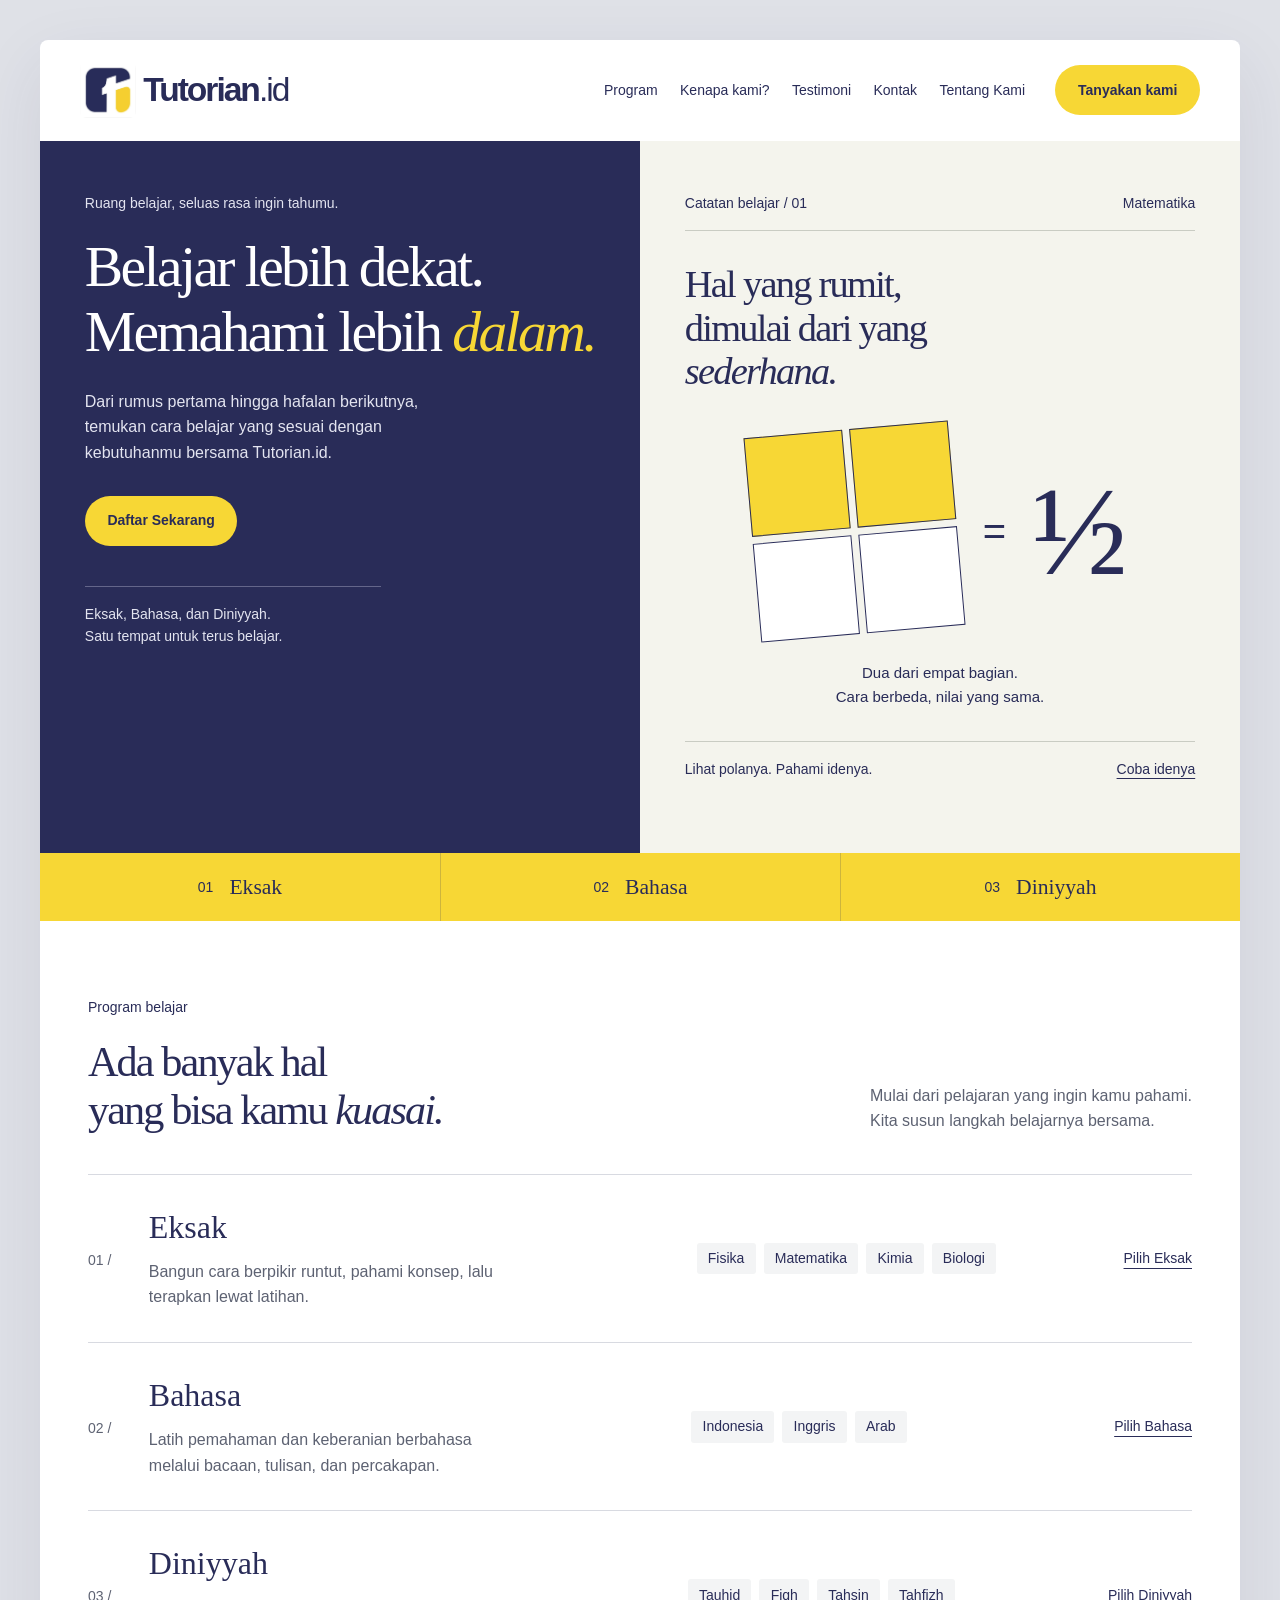
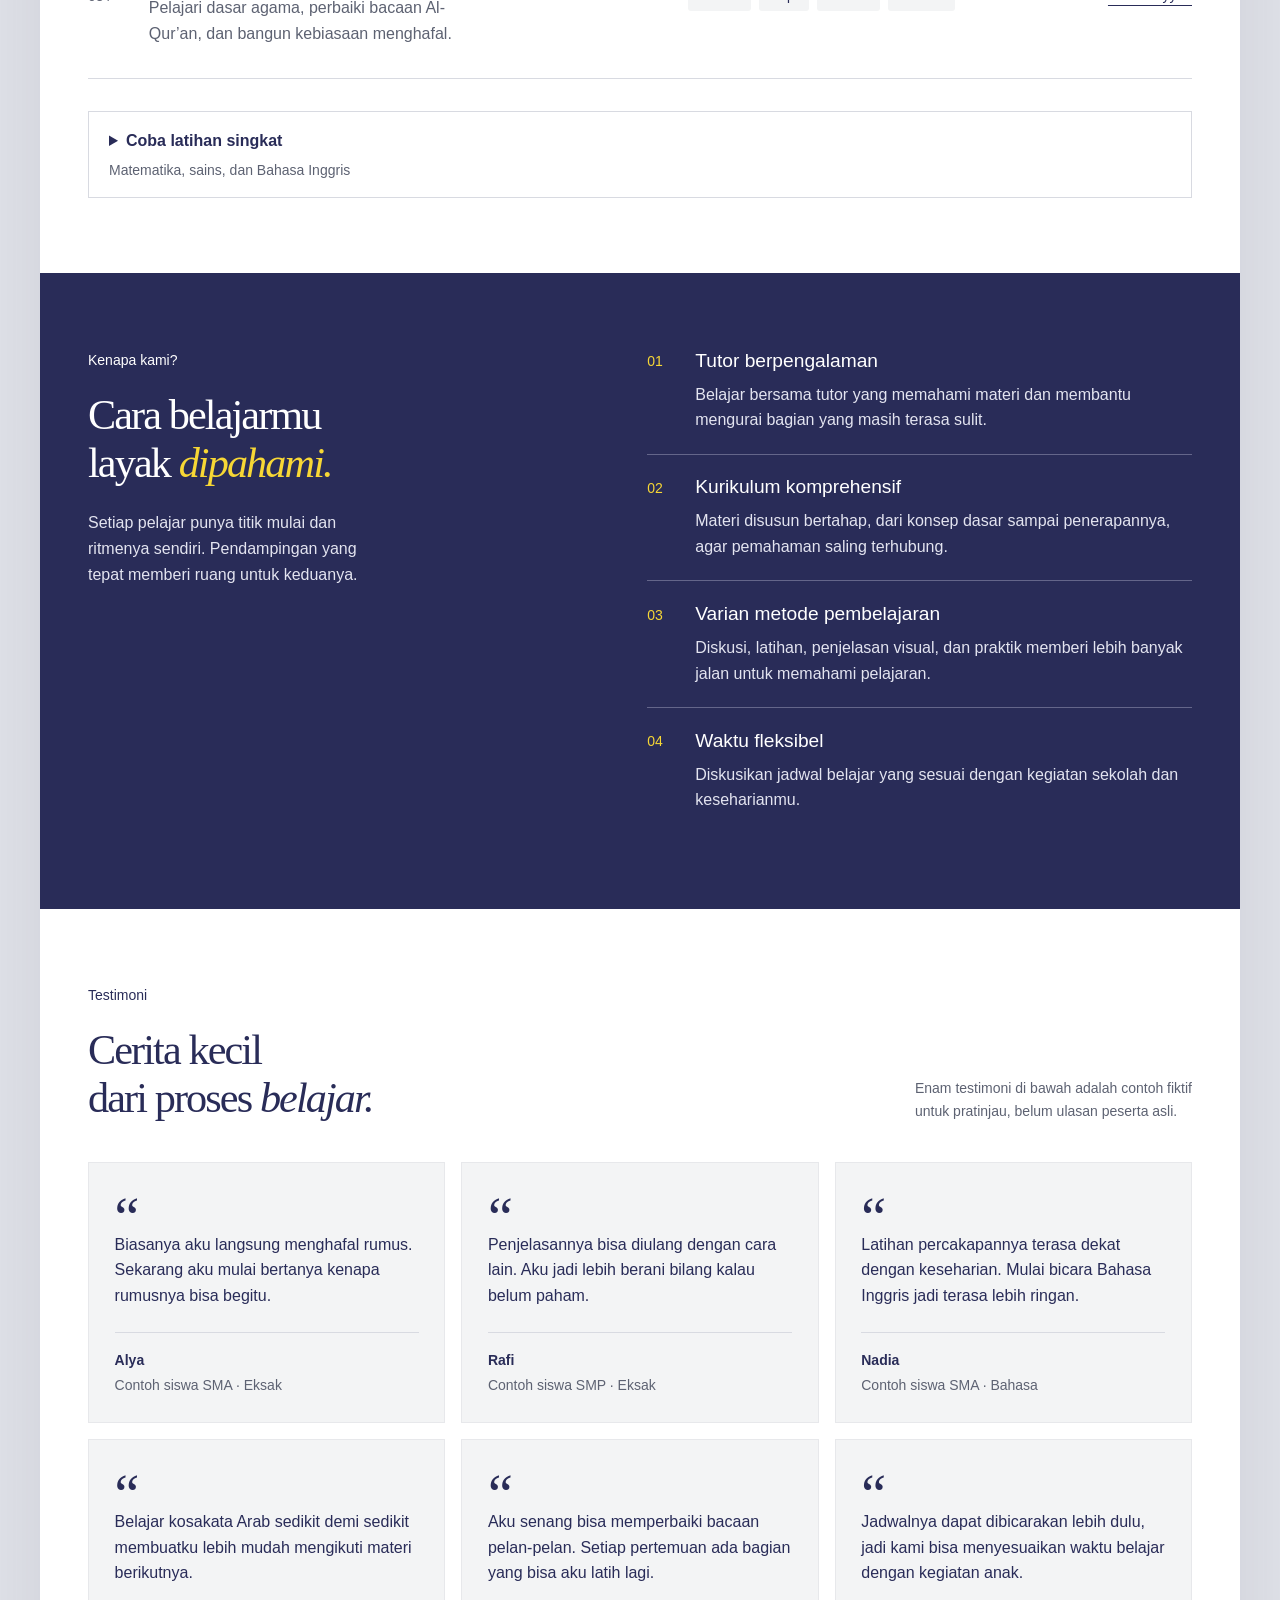
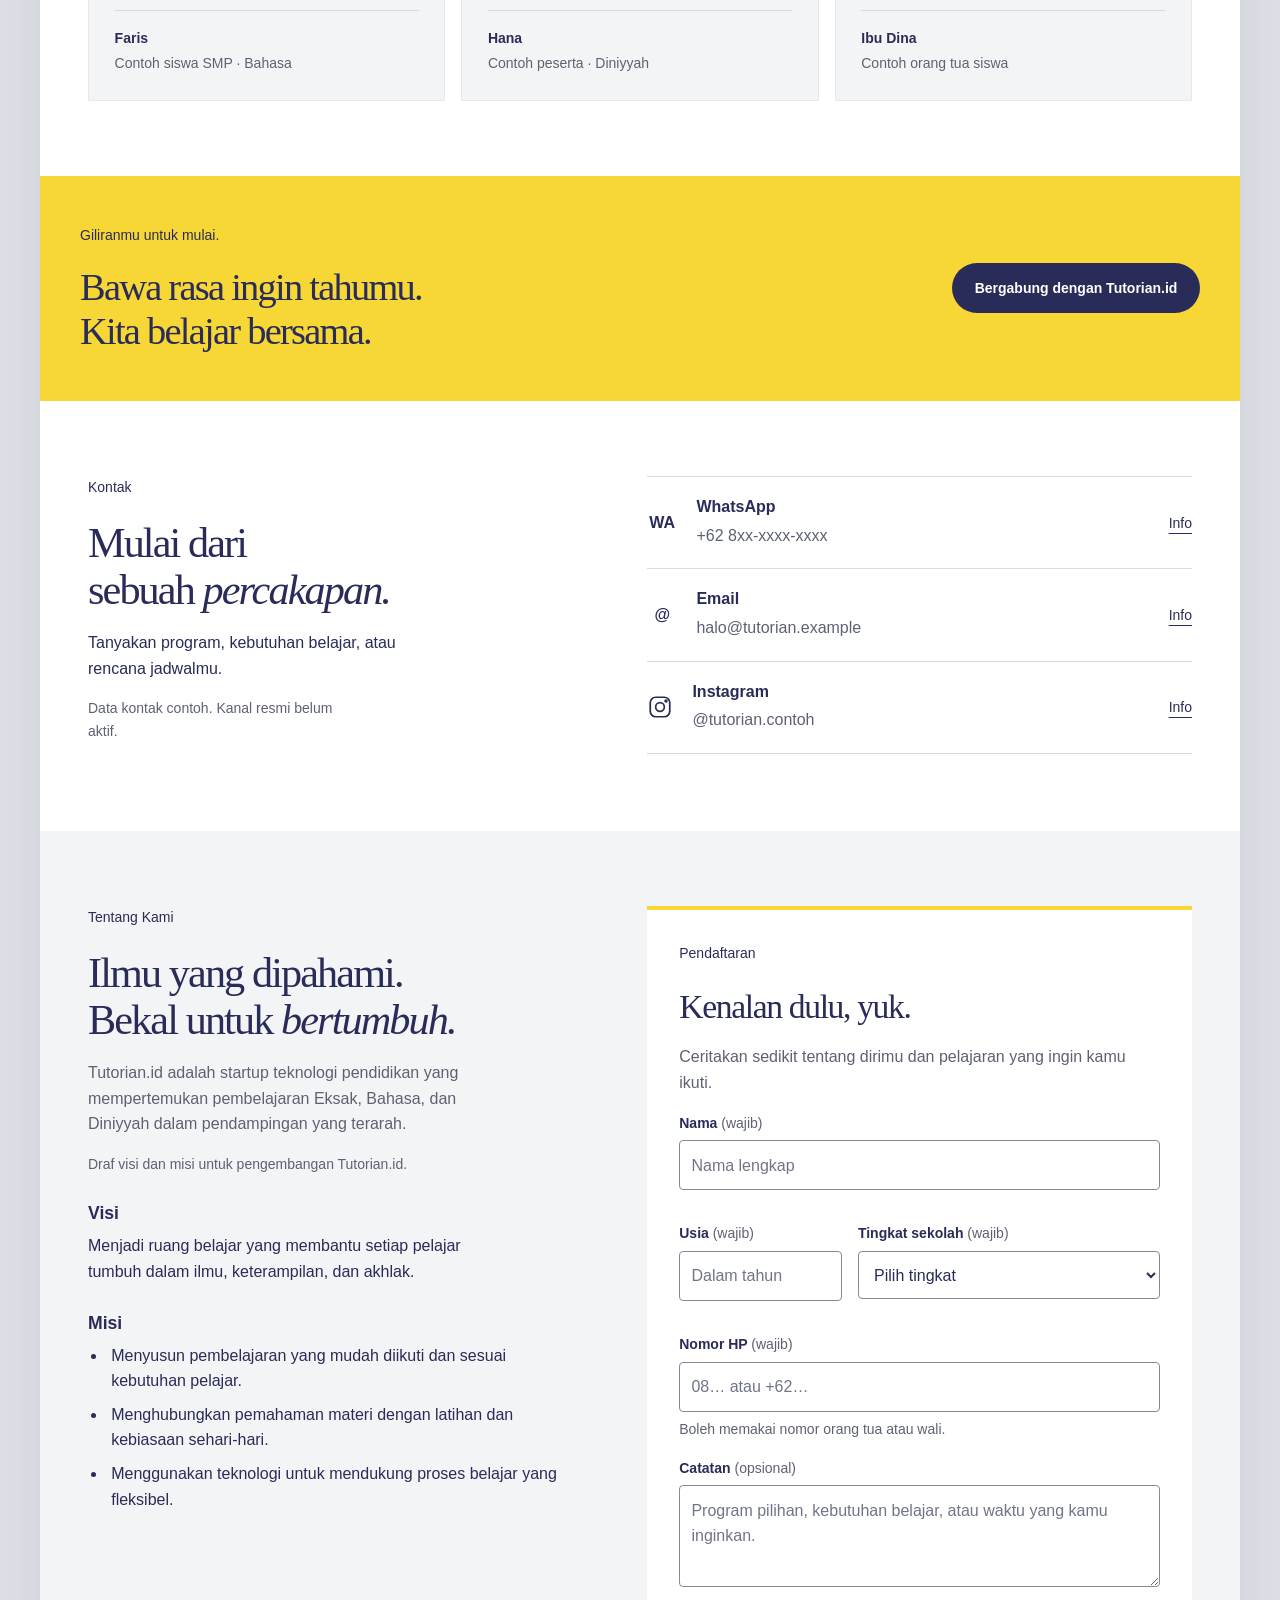
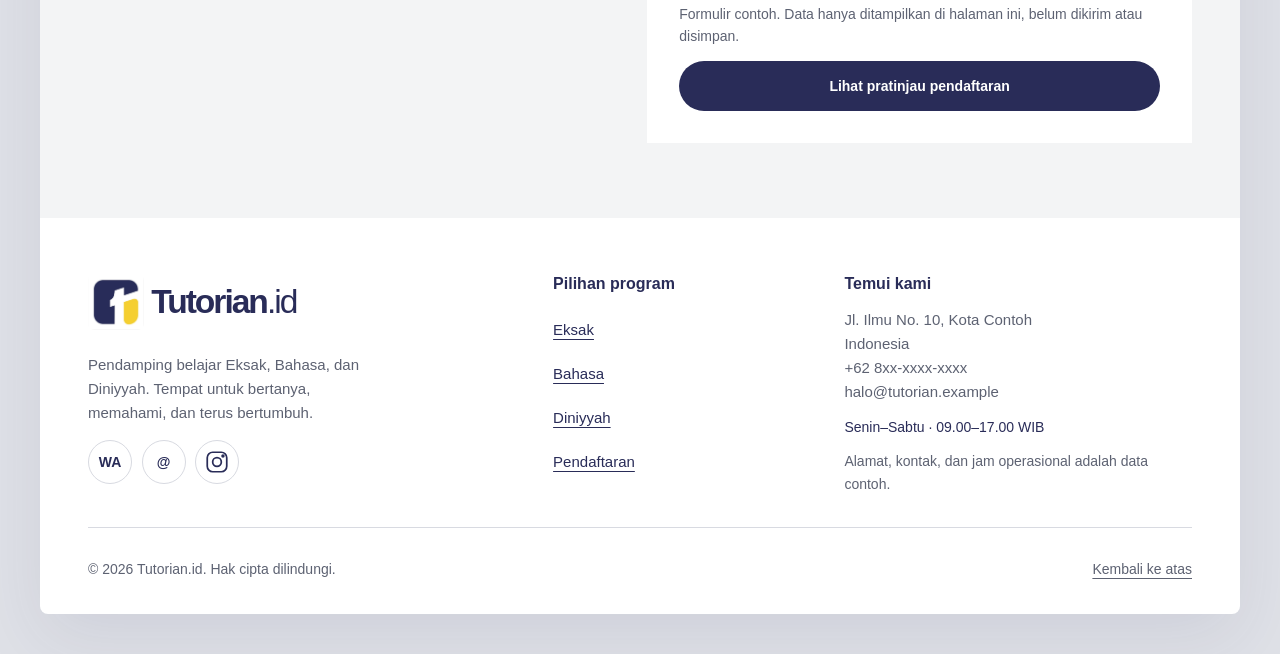
==== commit f2c26ca8: "Update index.html" ====
--- a/index.html
+++ b/index.html
@@ -6,7 +6,7 @@
   <meta name="description" content="Tutorian.id mendampingi proses belajar Eksak, Bahasa, dan Diniyyah melalui pembelajaran yang terarah dan waktu yang fleksibel.">
   <meta name="theme-color" content="#292c58">
   <title>Tutorian.id | Temukan caramu memahami</title>
-  <link rel="icon" type="image/jpeg" href="assets/tutorian-logo.jpg">
+  <link rel="icon" type="image/jpg" href="tutorian-logo.jpg">
   <link rel="stylesheet" href="KulitTutorian.css">
   <script src="DaginTutorian.js" defer></script>
 </head>
@@ -14,7 +14,7 @@
   <a class="skip-link" href="#utama">Lewati navigasi</a>
   <div class="page-shell">
     <header class="site-header">
-      <a class="wordmark" href="#utama" aria-label="Tutorian.id, beranda"><img src="assets/tutorian-logo.jpg" width="56" height="56" alt=""><span>Tutorian<span class="brand-suffix">.id</span></span></a>
+      <a class="wordmark" href="#utama" aria-label="Tutorian.id, beranda"><img src="tutorian-logo.jpg" width="56" height="56" alt=""><span>Tutorian<span class="brand-suffix">.id</span></span></a>
       <button class="menu-toggle" type="button" aria-expanded="false" aria-controls="navigasi">Menu</button>
       <nav id="navigasi" aria-label="Navigasi utama">
         <a href="#program">Program</a>
@@ -118,7 +118,7 @@
     </main>
     <footer class="site-footer">
       <div class="footer-main">
-        <div class="footer-brand"><a class="wordmark" href="#utama"><img src="assets/tutorian-logo.jpg" width="56" height="56" alt=""><span>Tutorian<span class="brand-suffix">.id</span></span></a><p>Pendamping belajar Eksak, Bahasa, dan Diniyyah. Tempat untuk bertanya, memahami, dan terus bertumbuh.</p><div class="social-links"><a href="#info-kontak" data-contact="WhatsApp" aria-label="Informasi WhatsApp contoh"><span aria-hidden="true">WA</span></a><a href="#info-kontak" data-contact="Email" aria-label="Informasi email contoh"><span aria-hidden="true">@</span></a><a href="#info-kontak" data-contact="Instagram" aria-label="Informasi Instagram contoh"><svg class="social-icon" viewBox="0 0 24 24" aria-hidden="true"><rect x="3" y="3" width="18" height="18" rx="5"/><circle cx="12" cy="12" r="4"/><circle cx="17.5" cy="6.5" r=".8"/></svg></a></div></div>
+        <div class="footer-brand"><a class="wordmark" href="#utama"><img src="tutorian-logo.jpg" width="56" height="56" alt=""><span>Tutorian<span class="brand-suffix">.id</span></span></a><p>Pendamping belajar Eksak, Bahasa, dan Diniyyah. Tempat untuk bertanya, memahami, dan terus bertumbuh.</p><div class="social-links"><a href="#info-kontak" data-contact="WhatsApp" aria-label="Informasi WhatsApp contoh"><span aria-hidden="true">WA</span></a><a href="#info-kontak" data-contact="Email" aria-label="Informasi email contoh"><span aria-hidden="true">@</span></a><a href="#info-kontak" data-contact="Instagram" aria-label="Informasi Instagram contoh"><svg class="social-icon" viewBox="0 0 24 24" aria-hidden="true"><rect x="3" y="3" width="18" height="18" rx="5"/><circle cx="12" cy="12" r="4"/><circle cx="17.5" cy="6.5" r=".8"/></svg></a></div></div>
         <nav class="footer-programs" aria-label="Program di footer"><h3>Pilihan program</h3><a href="#eksak">Eksak</a><a href="#bahasa">Bahasa</a><a href="#diniyyah">Diniyyah</a><a href="#pendaftaran">Pendaftaran</a></nav>
         <div class="footer-contact"><h3>Temui kami</h3><address>Jl. Ilmu No. 10, Kota Contoh<br>Indonesia<br>+62 8xx-xxxx-xxxx<br>halo@tutorian.example</address><p>Senin–Sabtu · 09.00–17.00 WIB</p><p class="demo-note">Alamat, kontak, dan jam operasional adalah data contoh.</p></div>
       </div>
